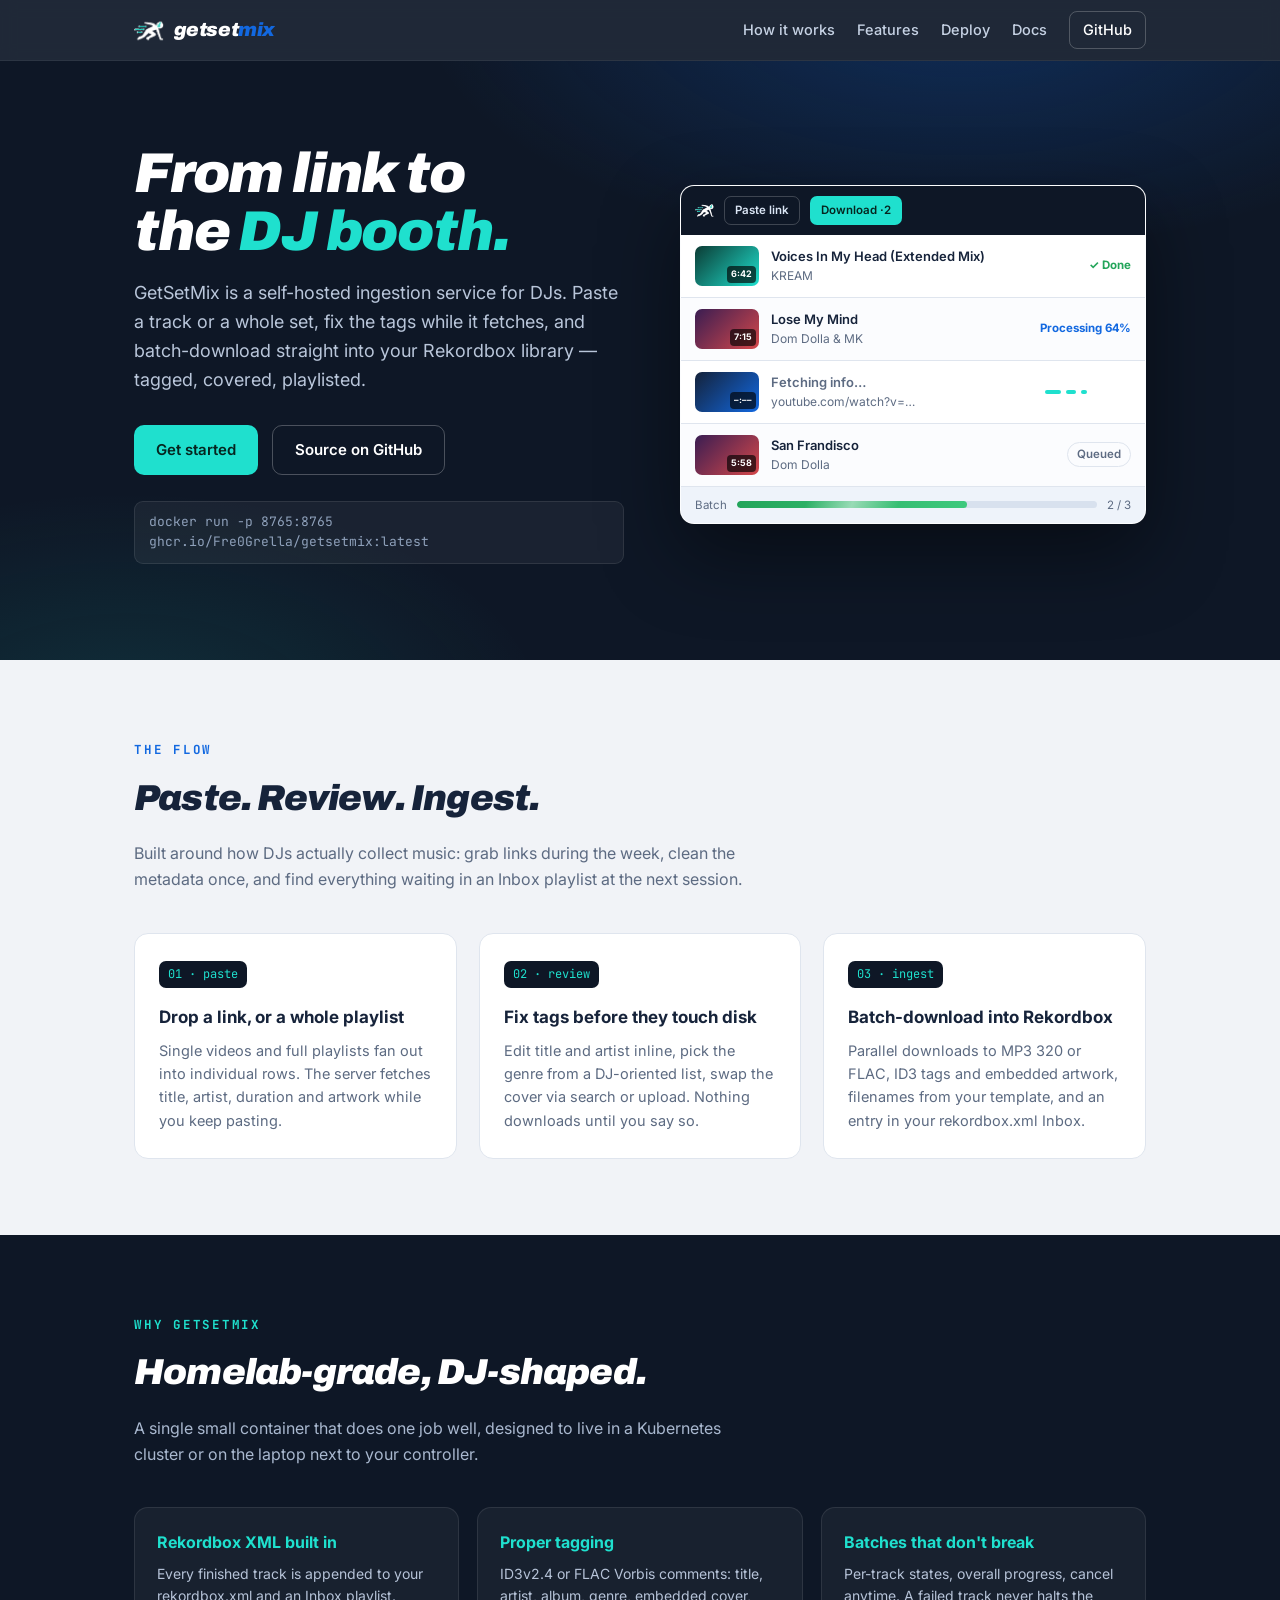
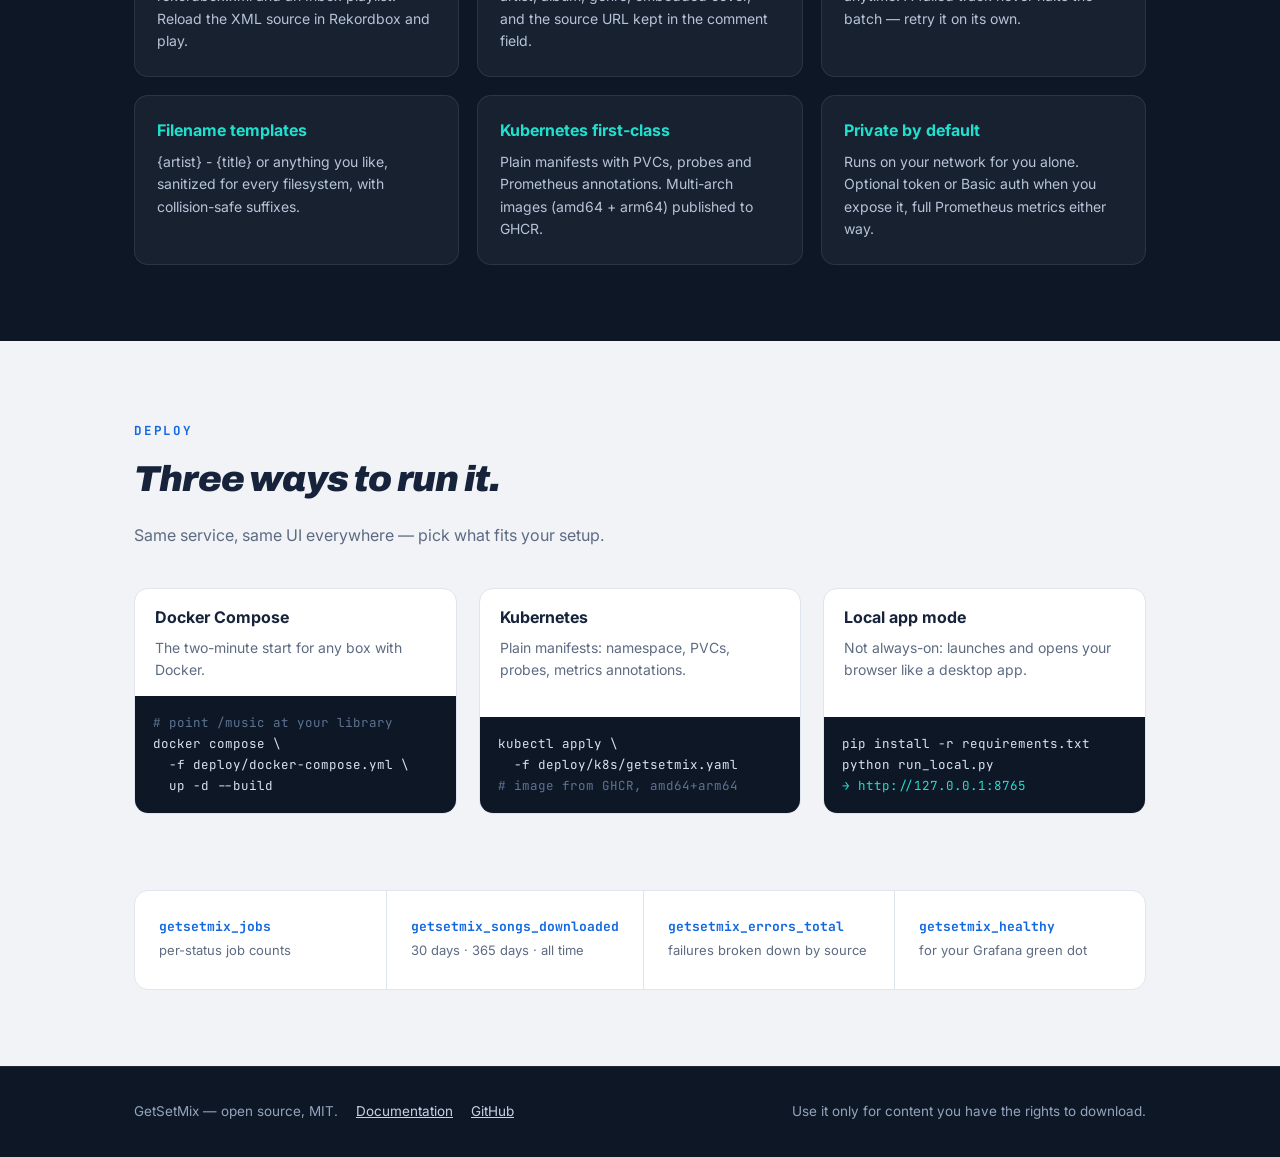
==== site/index.html @ c50582ba "feat: collection-aware inbox, path picker, EN default, exe releases, UI fixes - brand icon: black sq" ====
<!doctype html>
<html lang="en">
<head>
<meta charset="utf-8">
<meta name="viewport" content="width=device-width, initial-scale=1">
<title>GetSetMix — self-hosted DJ ingestion for your homelab</title>
<meta name="description" content="Paste a link, fix the tags, and land tracks straight in your Rekordbox library. Self-hosted, Kubernetes-ready, under 1 GB of RAM.">
<link rel="icon" href="assets/favicon.ico">
<link rel="preconnect" href="https://fonts.googleapis.com">
<link rel="preconnect" href="https://fonts.gstatic.com" crossorigin>
<link href="https://fonts.googleapis.com/css2?family=Archivo:ital,wght@1,900&family=Inter:wght@400;500;600&family=JetBrains+Mono:wght@400;700&display=swap" rel="stylesheet">
<link rel="stylesheet" href="style.css">
</head>
<body>

<header class="site-head">
  <div class="wrap">
    <a class="brand" href="./">
      <img src="assets/icon-light.png" alt="">
      <b>getset<i>mix</i></b>
    </a>
    <nav>
      <a href="#flow">How it works</a>
      <a href="#features">Features</a>
      <a href="#deploy">Deploy</a>
      <a class="keep" href="docs.html">Docs</a>
      <a class="gh" href="https://github.com/Fre0Grella/getsetmix">GitHub</a>
    </nav>
  </div>
</header>

<div class="hero">
  <div class="dashes" aria-hidden="true"><span></span><span></span><span></span></div>
  <div class="wrap">
    <div>
      <h1>From link to<br>the <span class="t">DJ booth.</span></h1>
      <p class="lead">GetSetMix is a self-hosted ingestion service for DJs. Paste a track or a whole set, fix the tags while it fetches, and batch-download straight into your Rekordbox library — tagged, covered, playlisted.</p>
      <div class="cta-row">
        <a class="btn primary" href="docs.html">Get started</a>
        <a class="btn ghost" href="https://github.com/Fre0Grella/getsetmix">Source on GitHub</a>
      </div>
      <code class="pull">docker run -p 8765:8765 ghcr.io/Fre0Grella/getsetmix:latest</code>
    </div>

    <div class="mock" role="img" aria-label="The GetSetMix track list with one finished track, one downloading and one still fetching metadata">
      <div class="mock-bar">
        <img src="assets/icon-light.png" alt="">
        <span class="mb-btn">Paste link</span>
        <span class="mb-btn accent">Download ·2</span>
      </div>
      <div class="mock-row">
        <div class="mock-thumb t3" data-dur="6:42"></div>
        <div class="mock-meta">
          <div class="t">Voices In My Head (Extended Mix)</div>
          <div class="a">KREAM</div>
        </div>
        <div class="mock-state done">✓ Done</div>
      </div>
      <div class="mock-row">
        <div class="mock-thumb t2" data-dur="7:15"></div>
        <div class="mock-meta">
          <div class="t">Lose My Mind</div>
          <div class="a">Dom Dolla &amp; MK</div>
        </div>
        <div class="mock-state dl">Processing 64%</div>
        <div class="mock-progress"></div>
      </div>
      <div class="mock-row">
        <div class="mock-thumb" data-dur="–:––"></div>
        <div class="mock-meta">
          <div class="t" style="color:var(--muted)">Fetching info…</div>
          <div class="a">youtube.com/watch?v=…</div>
        </div>
        <div class="mock-state"><span class="mock-fetch" aria-hidden="true"><i></i><i></i><i></i></span></div>
      </div>
      <div class="mock-row">
        <div class="mock-thumb t2" data-dur="5:58"></div>
        <div class="mock-meta">
          <div class="t">San Frandisco</div>
          <div class="a">Dom Dolla</div>
        </div>
        <div class="mock-state"><span class="chip">Queued</span></div>
      </div>
      <div class="mock-batch">
        <span>Batch</span>
        <div class="bar"><i></i></div>
        <span>2 / 3</span>
      </div>
    </div>
  </div>
</div>

<section id="flow">
  <div class="wrap">
    <span class="eyebrow">The flow</span>
    <h2>Paste. Review. Ingest.</h2>
    <p class="sub">Built around how DJs actually collect music: grab links during the week, clean the metadata once, and find everything waiting in an Inbox playlist at the next session.</p>
    <div class="flow">
      <div class="step">
        <span class="k">01 · paste</span>
        <h3>Drop a link, or a whole playlist</h3>
        <p>Single videos and full playlists fan out into individual rows. The server fetches title, artist, duration and artwork while you keep pasting.</p>
      </div>
      <div class="step">
        <span class="k">02 · review</span>
        <h3>Fix tags before they touch disk</h3>
        <p>Edit title and artist inline, pick the genre from a DJ-oriented list, swap the cover via search or upload. Nothing downloads until you say so.</p>
      </div>
      <div class="step">
        <span class="k">03 · ingest</span>
        <h3>Batch-download into Rekordbox</h3>
        <p>Parallel downloads to MP3 320 or FLAC, ID3 tags and embedded artwork, filenames from your template, and an entry in your rekordbox.xml Inbox.</p>
      </div>
    </div>
  </div>
</section>

<section class="features" id="features">
  <div class="wrap">
    <span class="eyebrow">Why GetSetMix</span>
    <h2>Homelab-grade, DJ-shaped.</h2>
    <p class="sub">A single small container that does one job well, designed to live in a Kubernetes cluster or on the laptop next to your controller.</p>
    <div class="grid">
      <div class="feat"><h3>Rekordbox XML built in</h3><p>Every finished track is appended to your rekordbox.xml and an Inbox playlist. Reload the XML source in Rekordbox and play.</p></div>
      <div class="feat"><h3>Proper tagging</h3><p>ID3v2.4 or FLAC Vorbis comments: title, artist, album, genre, embedded cover, and the source URL kept in the comment field.</p></div>
      <div class="feat"><h3>Batches that don't break</h3><p>Per-track states, overall progress, cancel anytime. A failed track never halts the batch — retry it on its own.</p></div>
      <div class="feat"><h3>Filename templates</h3><p>{artist} - {title} or anything you like, sanitized for every filesystem, with collision-safe suffixes.</p></div>
      <div class="feat"><h3>Kubernetes first-class</h3><p>Plain manifests with PVCs, probes and Prometheus annotations. Multi-arch images (amd64 + arm64) published to GHCR.</p></div>
      <div class="feat"><h3>Private by default</h3><p>Runs on your network for you alone. Optional token or Basic auth when you expose it, full Prometheus metrics either way.</p></div>
    </div>
  </div>
</section>

<section id="deploy">
  <div class="wrap">
    <span class="eyebrow">Deploy</span>
    <h2>Three ways to run it.</h2>
    <p class="sub">Same service, same UI everywhere — pick what fits your setup.</p>
    <div class="deploy-cols">
      <div class="deploy-card">
        <h3>Docker Compose</h3>
        <p>The two-minute start for any box with Docker.</p>
<pre class="term"><span class="c"># point /music at your library</span>
docker compose \
  -f deploy/docker-compose.yml \
  up -d --build</pre>
      </div>
      <div class="deploy-card">
        <h3>Kubernetes</h3>
        <p>Plain manifests: namespace, PVCs, probes, metrics annotations.</p>
<pre class="term">kubectl apply \
  -f deploy/k8s/getsetmix.yaml
<span class="c"># image from GHCR, amd64+arm64</span></pre>
      </div>
      <div class="deploy-card">
        <h3>Local app mode</h3>
        <p>Not always-on: launches and opens your browser like a desktop app.</p>
<pre class="term">pip install -r requirements.txt
python run_local.py
<span class="t">→ http://127.0.0.1:8765</span></pre>
      </div>
    </div>
  </div>
</section>

<div class="metrics">
  <div class="wrap">
    <div class="strip">
      <div class="cell"><b>getsetmix_jobs</b><span>per-status job counts</span></div>
      <div class="cell"><b>getsetmix_songs_downloaded</b><span>30 days · 365 days · all time</span></div>
      <div class="cell"><b>getsetmix_errors_total</b><span>failures broken down by source</span></div>
      <div class="cell"><b>getsetmix_healthy</b><span>for your Grafana green dot</span></div>
    </div>
  </div>
</div>

<footer>
  <div class="wrap">
    <span>GetSetMix — open source, MIT.</span>
    <a href="docs.html">Documentation</a>
    <a href="https://github.com/Fre0Grella/getsetmix">GitHub</a>
    <span class="right">Use it only for content you have the rights to download.</span>
  </div>
</footer>

</body>
</html>
---- site/style.css ----
/* GetSetMix site — brand tokens from the product UI */
:root {
  --ink: #0e1726;
  --ink-2: #14223a;
  --teal: #1fe0ce;
  --blue: #1268e0;
  --paper: #f1f3f7;
  --card: #ffffff;
  --line: #dfe5ee;
  --text: #16233a;
  --muted: #5d6b82;
  --green: #23a55a;
  --red: #d5484a;
  --radius: 14px;
  --display: "Archivo", system-ui, sans-serif;
  --body: "Inter", system-ui, -apple-system, sans-serif;
  --mono: "JetBrains Mono", ui-monospace, monospace;
}

* { box-sizing: border-box; }
html { scroll-behavior: smooth; }
body {
  margin: 0;
  font-family: var(--body);
  color: var(--text);
  background: var(--paper);
  line-height: 1.6;
  -webkit-font-smoothing: antialiased;
}
img { max-width: 100%; }
a { color: var(--blue); }
code, pre { font-family: var(--mono); }

.wrap { max-width: 1060px; margin: 0 auto; padding: 0 24px; }

/* ---------- header ---------- */
.site-head {
  position: sticky; top: 0; z-index: 50;
  background: rgba(14, 23, 38, .92);
  backdrop-filter: blur(8px);
  border-bottom: 1px solid rgba(255,255,255,.06);
}
.site-head .wrap {
  display: flex; align-items: center; gap: 14px;
  height: 60px;
}
.brand { display: flex; align-items: center; gap: 10px; text-decoration: none; }
.brand img { height: 30px; width: auto; display: block; }
.brand b {
  font-family: var(--display); font-weight: 900; font-style: italic;
  font-size: 19px; letter-spacing: -.4px; color: #fff;
}
.brand b i { color: var(--blue); font-style: italic; }
.site-head nav { margin-left: auto; display: flex; gap: 22px; align-items: center; }
.site-head nav a {
  color: #c6d2e4; text-decoration: none; font-size: 14.5px; font-weight: 500;
}
.site-head nav a:hover { color: var(--teal); }
.site-head nav a.gh {
  border: 1px solid rgba(255,255,255,.22); border-radius: 8px;
  padding: 6px 13px; color: #fff;
}
.site-head nav a.gh:hover { border-color: var(--teal); color: var(--teal); }

/* ---------- hero ---------- */
.hero {
  background:
    radial-gradient(900px 420px at 75% -10%, rgba(18,104,224,.28), transparent 60%),
    radial-gradient(700px 380px at 10% 110%, rgba(31,224,206,.12), transparent 60%),
    var(--ink);
  color: #fff;
  padding: 84px 0 96px;
  overflow: hidden;
  position: relative;
}
.hero .wrap { display: grid; grid-template-columns: 1.05fr 1fr; gap: 56px; align-items: center; }
.hero h1 {
  font-family: var(--display); font-weight: 900; font-style: italic;
  font-size: clamp(38px, 5vw, 56px); line-height: 1.04;
  letter-spacing: -1.2px; margin: 0 0 18px;
}
.hero h1 .t { color: var(--teal); }
.hero p.lead { color: #b9c6da; font-size: 18px; max-width: 46ch; margin: 0 0 30px; }
.cta-row { display: flex; gap: 14px; flex-wrap: wrap; }
.btn {
  display: inline-flex; align-items: center; gap: 9px;
  font-weight: 600; font-size: 15px; text-decoration: none;
  border-radius: 10px; padding: 12px 22px; transition: transform .15s ease;
}
.btn:hover { transform: translateY(-1px); }
.btn.primary { background: var(--teal); color: #06251f; }
.btn.ghost { border: 1px solid rgba(255,255,255,.25); color: #fff; }
.btn.ghost:hover { border-color: var(--teal); }
.hero .pull {
  margin-top: 26px; font-family: var(--mono); font-size: 13px;
  color: #8fa1bb; background: rgba(255,255,255,.05);
  border: 1px solid rgba(255,255,255,.09); border-radius: 9px;
  padding: 10px 14px; display: inline-block; user-select: all;
}

/* speed dashes — the sprinter's motion lines */
.dashes { position: absolute; display: flex; flex-direction: column; gap: 7px; opacity: .9; }
.dashes span {
  height: 5px; border-radius: 99px; background: var(--teal);
  animation: dash 1.6s cubic-bezier(.4,0,.2,1) infinite;
}
.dashes span:nth-child(1) { width: 56px; }
.dashes span:nth-child(2) { width: 34px; animation-delay: .14s; margin-left: 14px; }
.dashes span:nth-child(3) { width: 20px; animation-delay: .28s; margin-left: 26px; }
@keyframes dash {
  0% { transform: translateX(0); opacity: 0; }
  25% { opacity: 1; }
  100% { transform: translateX(-46px); opacity: 0; }
}
.hero .dashes { left: -86px; top: 54%; }

/* ---------- hero app mock ---------- */
.mock {
  background: #fbfcfe; color: var(--text);
  border-radius: var(--radius);
  box-shadow: 0 30px 80px rgba(0,0,0,.45);
  overflow: hidden; font-size: 13px;
  border: 1px solid rgba(255,255,255,.14);
}
.mock-bar {
  display: flex; align-items: center; gap: 10px;
  background: var(--ink); padding: 10px 14px;
}
.mock-bar img { height: 20px; }
.mock-bar .mb-btn {
  font-size: 11.5px; font-weight: 600; color: #dbe6f5;
  border: 1px solid rgba(255,255,255,.2); border-radius: 7px; padding: 4px 10px;
}
.mock-bar .mb-btn.accent { background: var(--teal); color: #06251f; border-color: transparent; }
.mock-row {
  display: flex; align-items: center; gap: 12px;
  padding: 11px 14px; border-bottom: 1px solid var(--line);
  position: relative;
}
.mock-row:nth-child(odd of .mock-row) { background: #fff; }
.mock-thumb {
  width: 64px; height: 40px; border-radius: 7px; flex: none;
  background: linear-gradient(135deg, var(--ink-2), var(--blue));
  position: relative; overflow: hidden;
}
.mock-thumb.t2 { background: linear-gradient(135deg, #3a1d52, var(--red)); }
.mock-thumb.t3 { background: linear-gradient(135deg, #0b3b34, var(--teal)); }
.mock-thumb::after {
  content: attr(data-dur); position: absolute; right: 3px; bottom: 3px;
  font-size: 9px; font-weight: 700; color: #fff;
  background: rgba(0,0,0,.65); border-radius: 4px; padding: 1px 4px;
}
.mock-meta { flex: 1; min-width: 0; }
.mock-meta .t { font-weight: 600; white-space: nowrap; overflow: hidden; text-overflow: ellipsis; }
.mock-meta .a { color: var(--muted); font-size: 12px; }
.mock-state { flex: none; font-size: 11.5px; font-weight: 700; text-align: right; min-width: 86px; }
.mock-state.done { color: var(--green); }
.mock-state.dl { color: var(--blue); font-variant-numeric: tabular-nums; }
.mock-state .chip {
  display: inline-block; border: 1px solid var(--line); border-radius: 99px;
  padding: 2px 9px; color: var(--muted); font-weight: 600;
}
.mock-progress {
  position: absolute; left: 0; bottom: -1px; height: 3px;
  background: linear-gradient(90deg, var(--blue), var(--teal));
  animation: grow 6s linear infinite;
}
@keyframes grow { from { width: 12%; } to { width: 92%; } }
.mock-fetch { display: flex; gap: 5px; align-items: center; }
.mock-fetch i {
  width: 16px; height: 4px; border-radius: 99px; background: var(--teal);
  animation: dash 1.3s ease-in-out infinite; display: block;
}
.mock-fetch i:nth-child(2) { width: 10px; animation-delay: .12s; }
.mock-fetch i:nth-child(3) { width: 6px; animation-delay: .24s; }
.mock-batch {
  display: flex; align-items: center; gap: 10px;
  padding: 9px 14px; background: #eef3fa; font-size: 11.5px; color: var(--muted);
}
.mock-batch .bar {
  flex: 1; height: 7px; border-radius: 99px; background: #d8e1ee; overflow: hidden; position: relative;
}
.mock-batch .bar i {
  position: absolute; inset: 0; width: 64%;
  background: linear-gradient(90deg, var(--green), #3ec97d);
  border-radius: 99px;
}
.mock-batch .bar i::after {
  content: ""; position: absolute; inset: 0;
  background: linear-gradient(110deg, transparent 30%, rgba(255,255,255,.5) 50%, transparent 70%);
  animation: sweep 1.8s linear infinite;
}
@keyframes sweep { from { transform: translateX(-100%); } to { transform: translateX(100%); } }

/* ---------- sections ---------- */
section { padding: 76px 0; }
.eyebrow {
  font-family: var(--mono); font-size: 12.5px; letter-spacing: .14em;
  text-transform: uppercase; color: var(--blue); font-weight: 700;
}
h2 {
  font-family: var(--display); font-weight: 900; font-style: italic;
  font-size: clamp(27px, 3.4vw, 36px); letter-spacing: -.8px;
  margin: 8px 0 14px;
}
.sub { color: var(--muted); max-width: 62ch; margin: 0 0 40px; }

/* flow */
.flow { display: grid; grid-template-columns: repeat(3, 1fr); gap: 22px; }
.step {
  background: var(--card); border: 1px solid var(--line); border-radius: var(--radius);
  padding: 26px 24px;
}
.step .k {
  font-family: var(--mono); font-size: 12px; color: var(--teal);
  background: var(--ink); border-radius: 7px; padding: 4px 9px; display: inline-block;
}
.step h3 { margin: 16px 0 8px; font-size: 17px; }
.step p { margin: 0; color: var(--muted); font-size: 14.5px; }

/* features */
.features { background: var(--ink); color: #fff; }
.features .eyebrow { color: var(--teal); }
.features .sub { color: #a9b8cf; }
.grid { display: grid; grid-template-columns: repeat(3, 1fr); gap: 18px; }
.feat {
  background: rgba(255,255,255,.045); border: 1px solid rgba(255,255,255,.09);
  border-radius: var(--radius); padding: 22px 22px 24px;
}
.feat h3 { margin: 0 0 7px; font-size: 16px; color: var(--teal); }
.feat p { margin: 0; font-size: 14px; color: #b6c3d8; }

/* deploy */
.deploy-cols { display: grid; grid-template-columns: repeat(3, 1fr); gap: 22px; }
.deploy-card {
  background: var(--card); border: 1px solid var(--line);
  border-radius: var(--radius); overflow: hidden; display: flex; flex-direction: column;
}
.deploy-card h3 {
  margin: 0; padding: 16px 20px 0; font-size: 16px;
}
.deploy-card p { margin: 6px 0 14px; padding: 0 20px; color: var(--muted); font-size: 14px; flex: 1; }
.term {
  background: var(--ink); color: #d7e3f4; font-size: 12.5px;
  padding: 16px 18px; margin: 0; overflow-x: auto; line-height: 1.7;
}
.term .c { color: #5d7392; }
.term .t { color: var(--teal); }

/* metrics strip */
.metrics { padding: 0 0 76px; }
.metrics .strip {
  background: var(--card); border: 1px solid var(--line); border-radius: var(--radius);
  display: grid; grid-template-columns: repeat(4, 1fr);
}
.metrics .cell { padding: 26px 24px; border-left: 1px solid var(--line); }
.metrics .cell:first-child { border-left: 0; }
.metrics .cell b { display: block; font-family: var(--mono); font-size: 13px; color: var(--blue); }
.metrics .cell span { font-size: 13px; color: var(--muted); }

/* footer */
footer {
  background: var(--ink); color: #93a4bd; font-size: 13.5px;
  padding: 34px 0; border-top: 1px solid rgba(255,255,255,.07);
}
footer .wrap { display: flex; gap: 18px; align-items: center; flex-wrap: wrap; }
footer a { color: #c6d2e4; }
footer .right { margin-left: auto; }

/* ---------- docs ---------- */
.docs-layout {
  display: grid; grid-template-columns: 230px 1fr; gap: 48px;
  padding: 48px 0 90px; align-items: start;
}
.docs-nav { position: sticky; top: 84px; font-size: 14px; }
.docs-nav a {
  display: block; color: var(--muted); text-decoration: none;
  padding: 5px 0 5px 14px; border-left: 2px solid var(--line);
}
.docs-nav a:hover { color: var(--blue); }
.docs-nav .h { font-weight: 700; color: var(--text); border: 0; padding-left: 0; margin-top: 16px; }
.docs-nav .h:first-child { margin-top: 0; }
.docs-body h1 {
  font-family: var(--display); font-weight: 900; font-style: italic;
  font-size: 36px; letter-spacing: -.8px; margin: 0 0 10px;
}
.docs-body h2 {
  font-size: 23px; margin: 52px 0 12px; padding-top: 18px;
  border-top: 1px solid var(--line); font-style: normal; letter-spacing: -.4px;
}
.docs-body h3 { font-size: 16.5px; margin: 28px 0 8px; }
.docs-body p, .docs-body li { font-size: 15px; }
.docs-body pre {
  background: var(--ink); color: #d7e3f4; font-size: 13px;
  border-radius: 10px; padding: 16px 18px; overflow-x: auto; line-height: 1.65;
}
.docs-body code { font-size: .92em; }
.docs-body :not(pre) > code {
  background: #e6ebf3; border-radius: 5px; padding: 1.5px 6px;
}
.docs-body table { width: 100%; border-collapse: collapse; font-size: 13.5px; }
.docs-body th, .docs-body td {
  text-align: left; padding: 9px 12px; border-bottom: 1px solid var(--line);
  vertical-align: top;
}
.docs-body th { background: #e9eef6; font-weight: 600; }
.docs-body td code { white-space: nowrap; }
.note {
  border-left: 3px solid var(--teal); background: #e7f9f7;
  border-radius: 0 9px 9px 0; padding: 12px 16px; font-size: 14px;
}

/* ---------- responsive / a11y ---------- */
:focus-visible { outline: 2px solid var(--blue); outline-offset: 2px; }
@media (max-width: 920px) {
  .hero .wrap { grid-template-columns: 1fr; gap: 44px; }
  .hero .dashes { display: none; }
  .flow, .grid, .deploy-cols { grid-template-columns: 1fr; }
  .metrics .strip { grid-template-columns: 1fr 1fr; }
  .metrics .cell:nth-child(3) { border-left: 0; }
  .metrics .cell { border-top: 1px solid var(--line); }
  .metrics .cell:nth-child(-n+2) { border-top: 0; }
  .docs-layout { grid-template-columns: 1fr; }
  .docs-nav { position: static; display: flex; flex-wrap: wrap; gap: 4px 16px; }
  .docs-nav .h { width: 100%; }
  .docs-nav a { border-left: 0; padding-left: 0; }
  .site-head nav a:not(.gh):not(.keep) { display: none; }
}
@media (prefers-reduced-motion: reduce) {
  .dashes span, .mock-fetch i, .mock-progress, .mock-batch .bar i::after { animation: none; }
  .btn:hover { transform: none; }
}
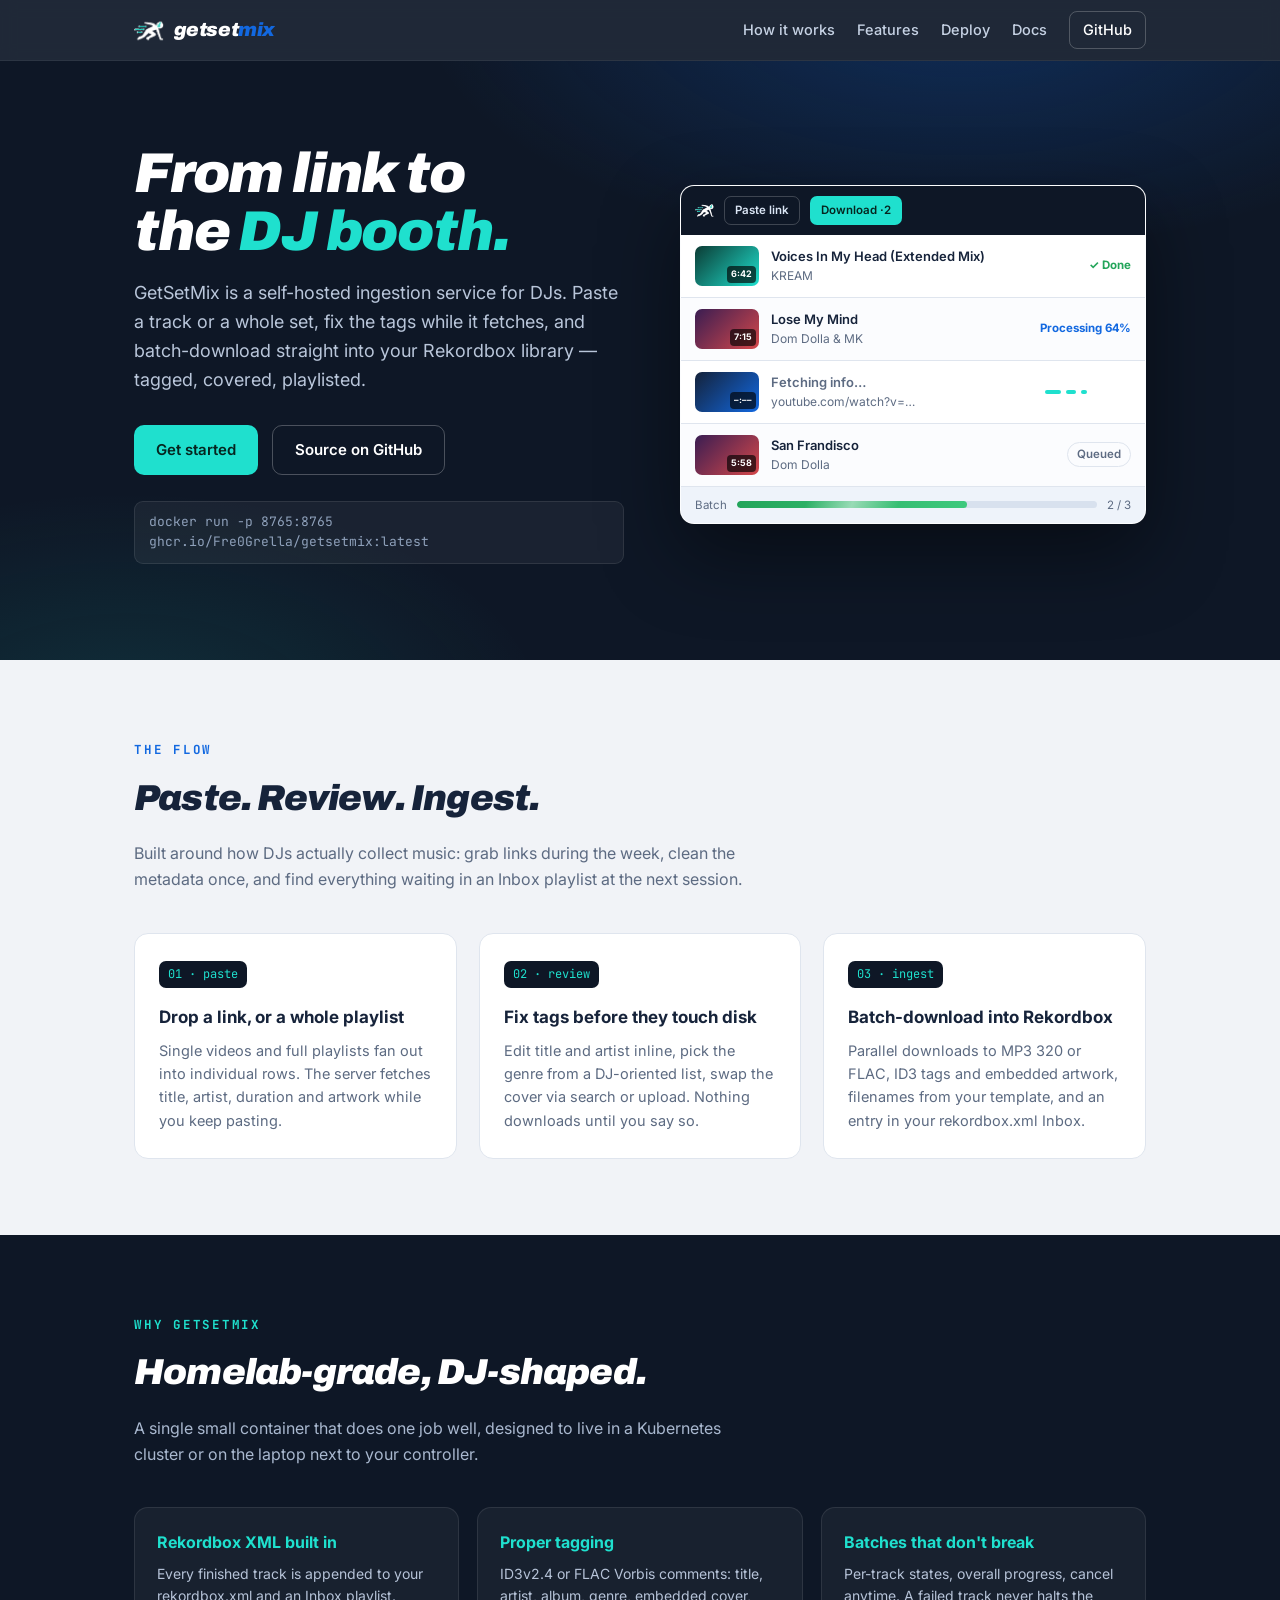
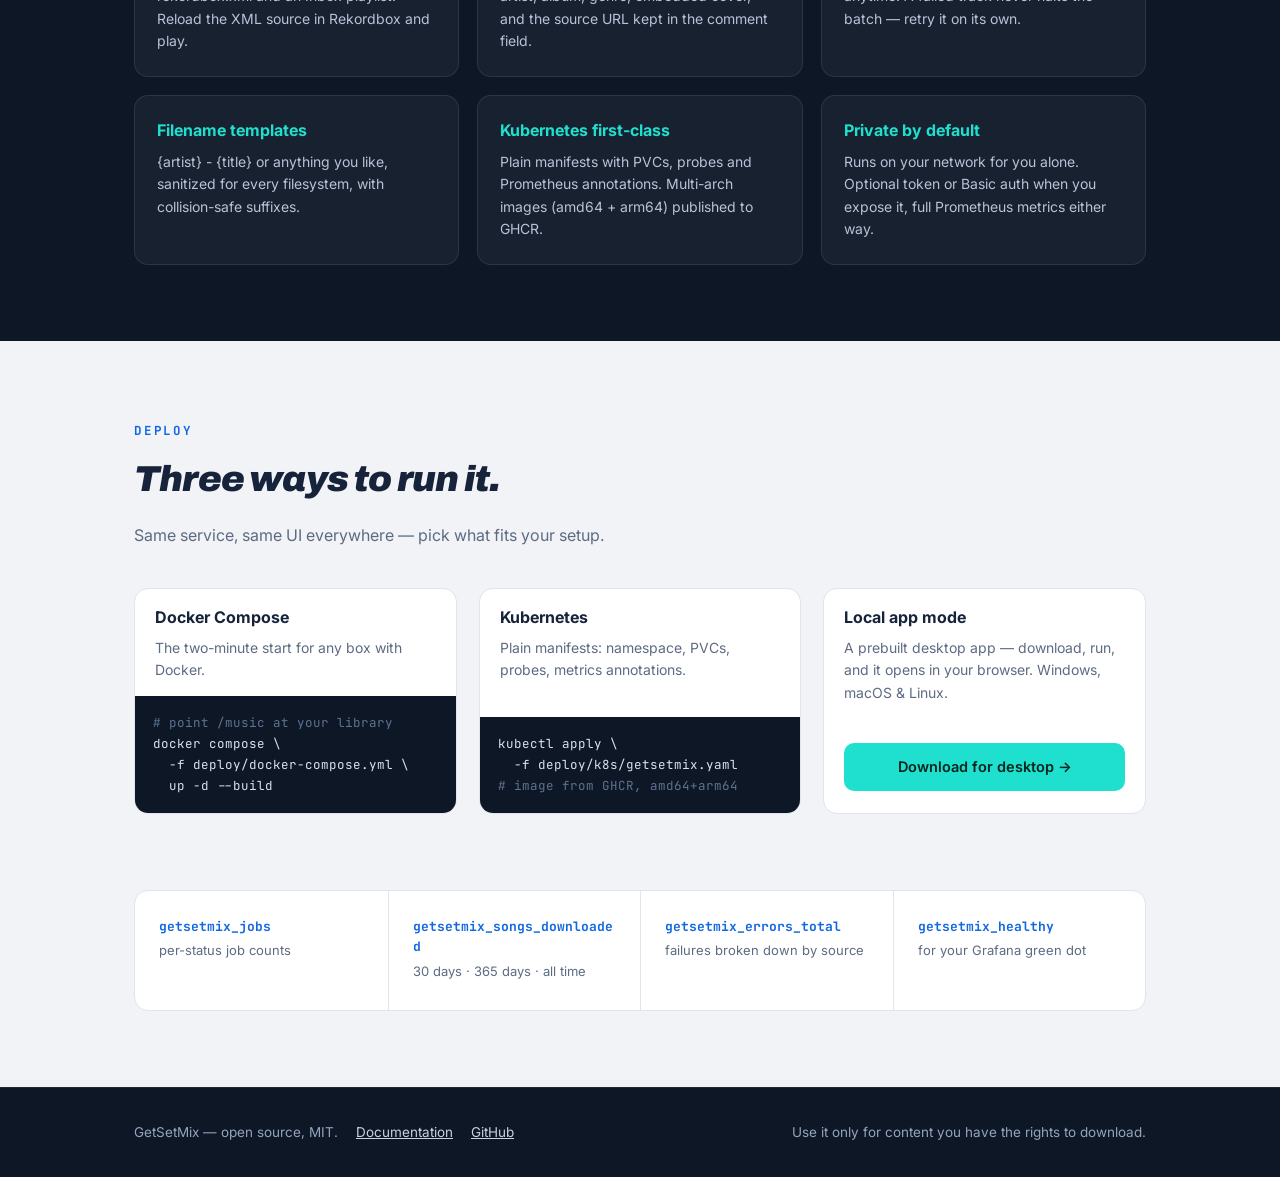
==== commit 51d7aa98: "fix: upgrade mobile ui" ====
--- a/site/index.html
+++ b/site/index.html
@@ -154,10 +154,12 @@
       </div>
       <div class="deploy-card">
         <h3>Local app mode</h3>
-        <p>Not always-on: launches and opens your browser like a desktop app.</p>
-<pre class="term">pip install -r requirements.txt
-python run_local.py
-<span class="t">→ http://127.0.0.1:8765</span></pre>
+        <p>A prebuilt desktop app — download, run, and it opens in your browser. Windows, macOS &amp; Linux.</p>
+        <div class="rel-cta">
+          <a class="btn primary" href="https://github.com/Fre0Grella/getsetmix/releases">
+            Download for desktop →
+          </a>
+        </div>
       </div>
     </div>
   </div>
--- a/site/style.css
+++ b/site/style.css
@@ -26,6 +26,7 @@
   background: var(--paper);
   line-height: 1.6;
   -webkit-font-smoothing: antialiased;
+  overflow-x: clip; /* safety net: no page-wide horizontal scroll on mobile */
 }
 img { max-width: 100%; }
 a { color: var(--blue); }
@@ -96,6 +97,7 @@
   color: #8fa1bb; background: rgba(255,255,255,.05);
   border: 1px solid rgba(255,255,255,.09); border-radius: 9px;
   padding: 10px 14px; display: inline-block; user-select: all;
+  max-width: 100%; overflow-wrap: anywhere;
 }
 
 /* speed dashes — the sprinter's motion lines */
@@ -246,16 +248,21 @@
 }
 .term .c { color: #5d7392; }
 .term .t { color: var(--teal); }
+.rel-cta { padding: 2px 20px 22px; margin-top: auto; }
+.rel-cta .btn { width: 100%; justify-content: center; font-size: 14.5px; }
 
 /* metrics strip */
 .metrics { padding: 0 0 76px; }
 .metrics .strip {
   background: var(--card); border: 1px solid var(--line); border-radius: var(--radius);
-  display: grid; grid-template-columns: repeat(4, 1fr);
-}
-.metrics .cell { padding: 26px 24px; border-left: 1px solid var(--line); }
+  display: grid; grid-template-columns: repeat(4, minmax(0, 1fr));
+}
+.metrics .cell { padding: 26px 24px; border-left: 1px solid var(--line); min-width: 0; }
 .metrics .cell:first-child { border-left: 0; }
-.metrics .cell b { display: block; font-family: var(--mono); font-size: 13px; color: var(--blue); }
+.metrics .cell b {
+  display: block; font-family: var(--mono); font-size: 13px; color: var(--blue);
+  overflow-wrap: anywhere; /* long metric names must wrap, not widen the page */
+}
 .metrics .cell span { font-size: 13px; color: var(--muted); }
 
 /* footer */
@@ -316,15 +323,26 @@
   .hero .wrap { grid-template-columns: 1fr; gap: 44px; }
   .hero .dashes { display: none; }
   .flow, .grid, .deploy-cols { grid-template-columns: 1fr; }
-  .metrics .strip { grid-template-columns: 1fr 1fr; }
+  .metrics .strip { grid-template-columns: minmax(0, 1fr) minmax(0, 1fr); }
   .metrics .cell:nth-child(3) { border-left: 0; }
   .metrics .cell { border-top: 1px solid var(--line); }
   .metrics .cell:nth-child(-n+2) { border-top: 0; }
-  .docs-layout { grid-template-columns: 1fr; }
+  .docs-layout { grid-template-columns: 1fr; gap: 24px; padding: 32px 0 70px; }
   .docs-nav { position: static; display: flex; flex-wrap: wrap; gap: 4px 16px; }
   .docs-nav .h { width: 100%; }
   .docs-nav a { border-left: 0; padding-left: 0; }
+  /* wide reference tables scroll inside their own box instead of the page */
+  .docs-body table { display: block; max-width: 100%; overflow-x: auto; }
   .site-head nav a:not(.gh):not(.keep) { display: none; }
+}
+@media (max-width: 560px) {
+  .wrap { padding: 0 16px; }
+  section { padding: 56px 0; }
+  .metrics .strip { grid-template-columns: 1fr; }
+  .metrics .cell, .metrics .cell:nth-child(3) { border-left: 0; border-top: 1px solid var(--line); }
+  .metrics .cell:first-child { border-top: 0; }
+  .docs-body h1 { font-size: 30px; }
+  .docs-body h2 { font-size: 21px; margin-top: 40px; }
 }
 @media (prefers-reduced-motion: reduce) {
   .dashes span, .mock-fetch i, .mock-progress, .mock-batch .bar i::after { animation: none; }
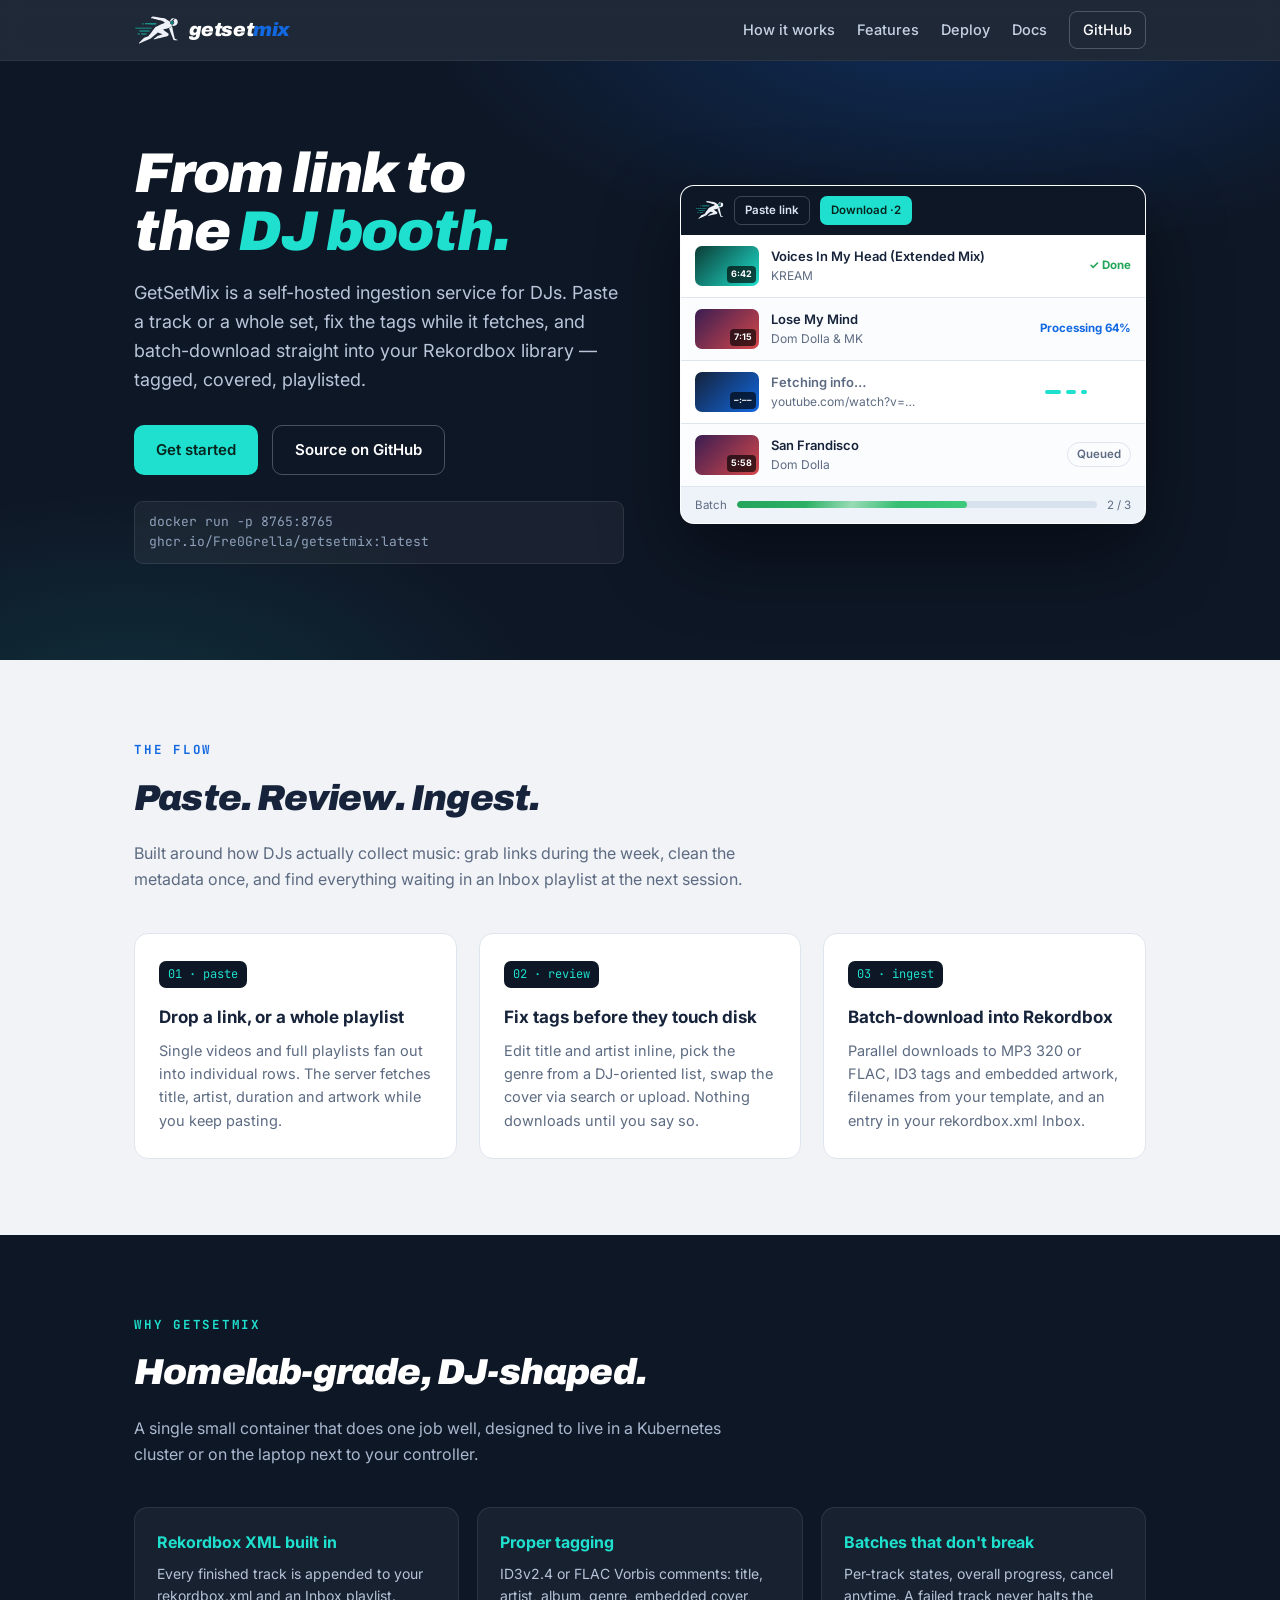
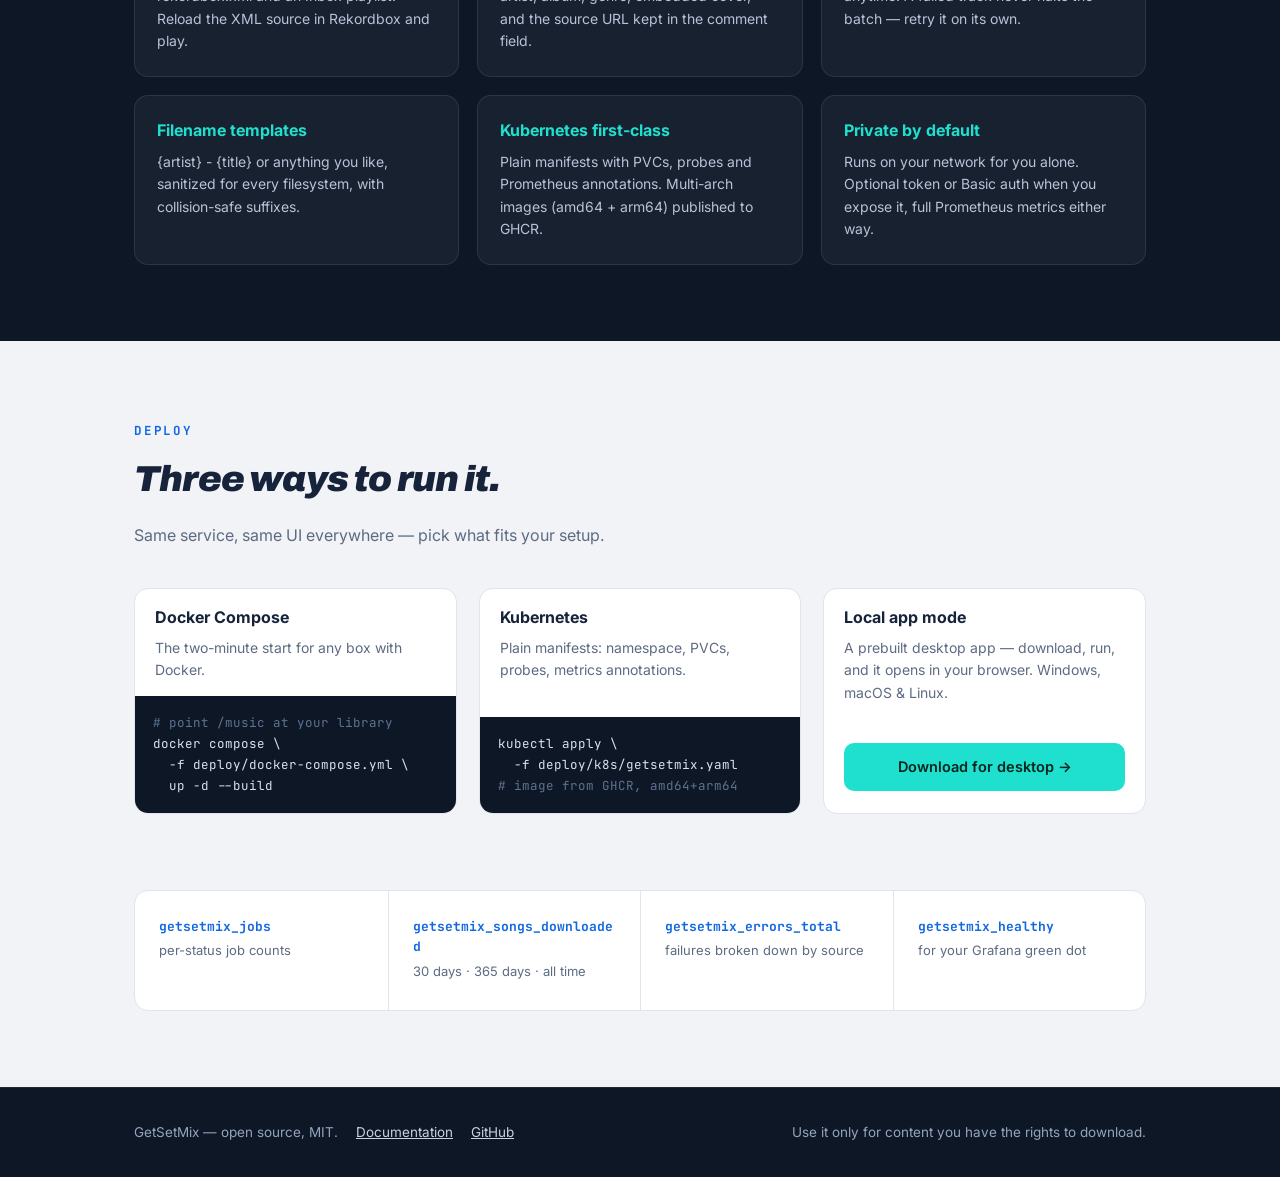
==== commit de4362e6: "fix(ui): rebuild the brand icon as vector artwork The icon was a raster with the background flood-fi" ====
--- a/site/index.html
+++ b/site/index.html
@@ -5,7 +5,8 @@
 <meta name="viewport" content="width=device-width, initial-scale=1">
 <title>GetSetMix — self-hosted DJ ingestion for your homelab</title>
 <meta name="description" content="Paste a link, fix the tags, and land tracks straight in your Rekordbox library. Self-hosted, Kubernetes-ready, under 1 GB of RAM.">
-<link rel="icon" href="assets/favicon.ico">
+<link rel="icon" href="assets/icon.svg" type="image/svg+xml">
+<link rel="icon" href="assets/favicon.ico" sizes="any">
 <link rel="preconnect" href="https://fonts.googleapis.com">
 <link rel="preconnect" href="https://fonts.gstatic.com" crossorigin>
 <link href="https://fonts.googleapis.com/css2?family=Archivo:ital,wght@1,900&family=Inter:wght@400;500;600&family=JetBrains+Mono:wght@400;700&display=swap" rel="stylesheet">
@@ -16,7 +17,7 @@
 <header class="site-head">
   <div class="wrap">
     <a class="brand" href="./">
-      <img src="assets/icon-light.png" alt="">
+      <img src="assets/mark-light.svg" alt="">
       <b>getset<i>mix</i></b>
     </a>
     <nav>
@@ -44,7 +45,7 @@
 
     <div class="mock" role="img" aria-label="The GetSetMix track list with one finished track, one downloading and one still fetching metadata">
       <div class="mock-bar">
-        <img src="assets/icon-light.png" alt="">
+        <img src="assets/mark-light.svg" alt="">
         <span class="mb-btn">Paste link</span>
         <span class="mb-btn accent">Download ·2</span>
       </div>
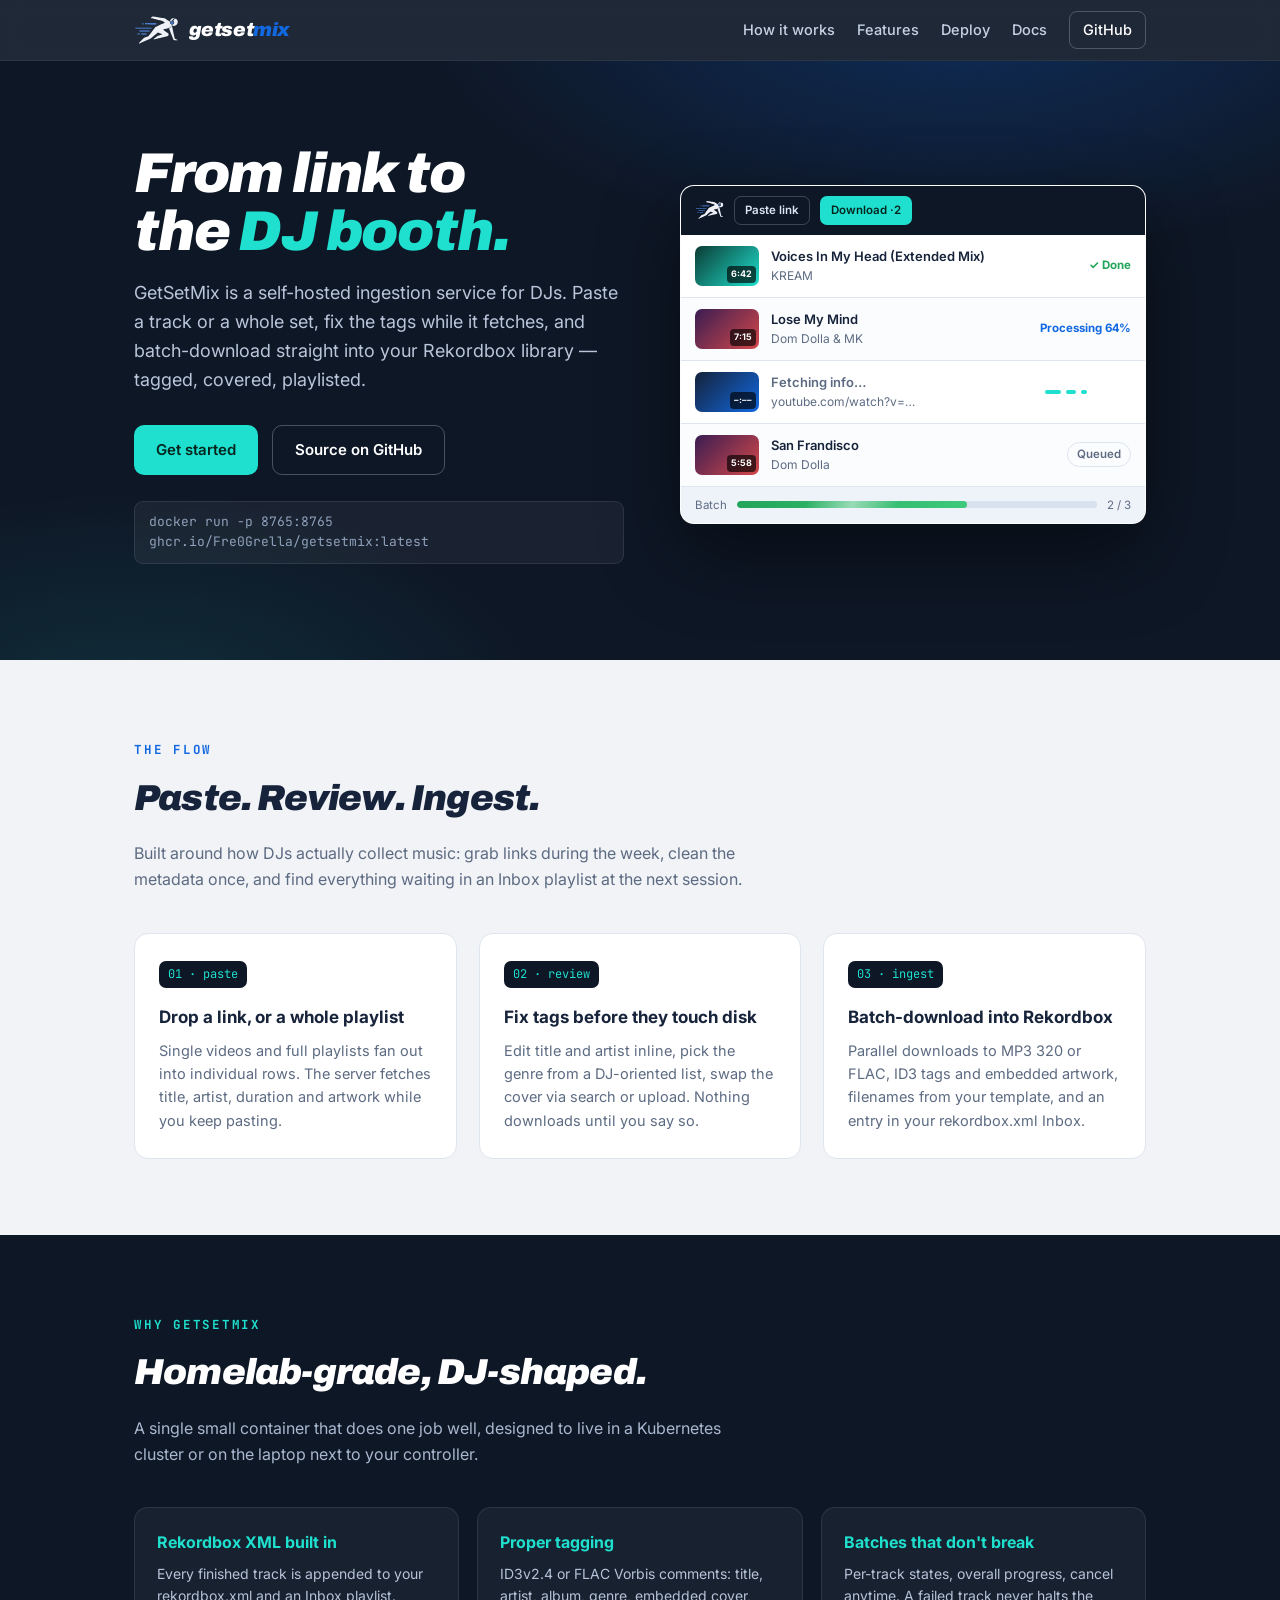
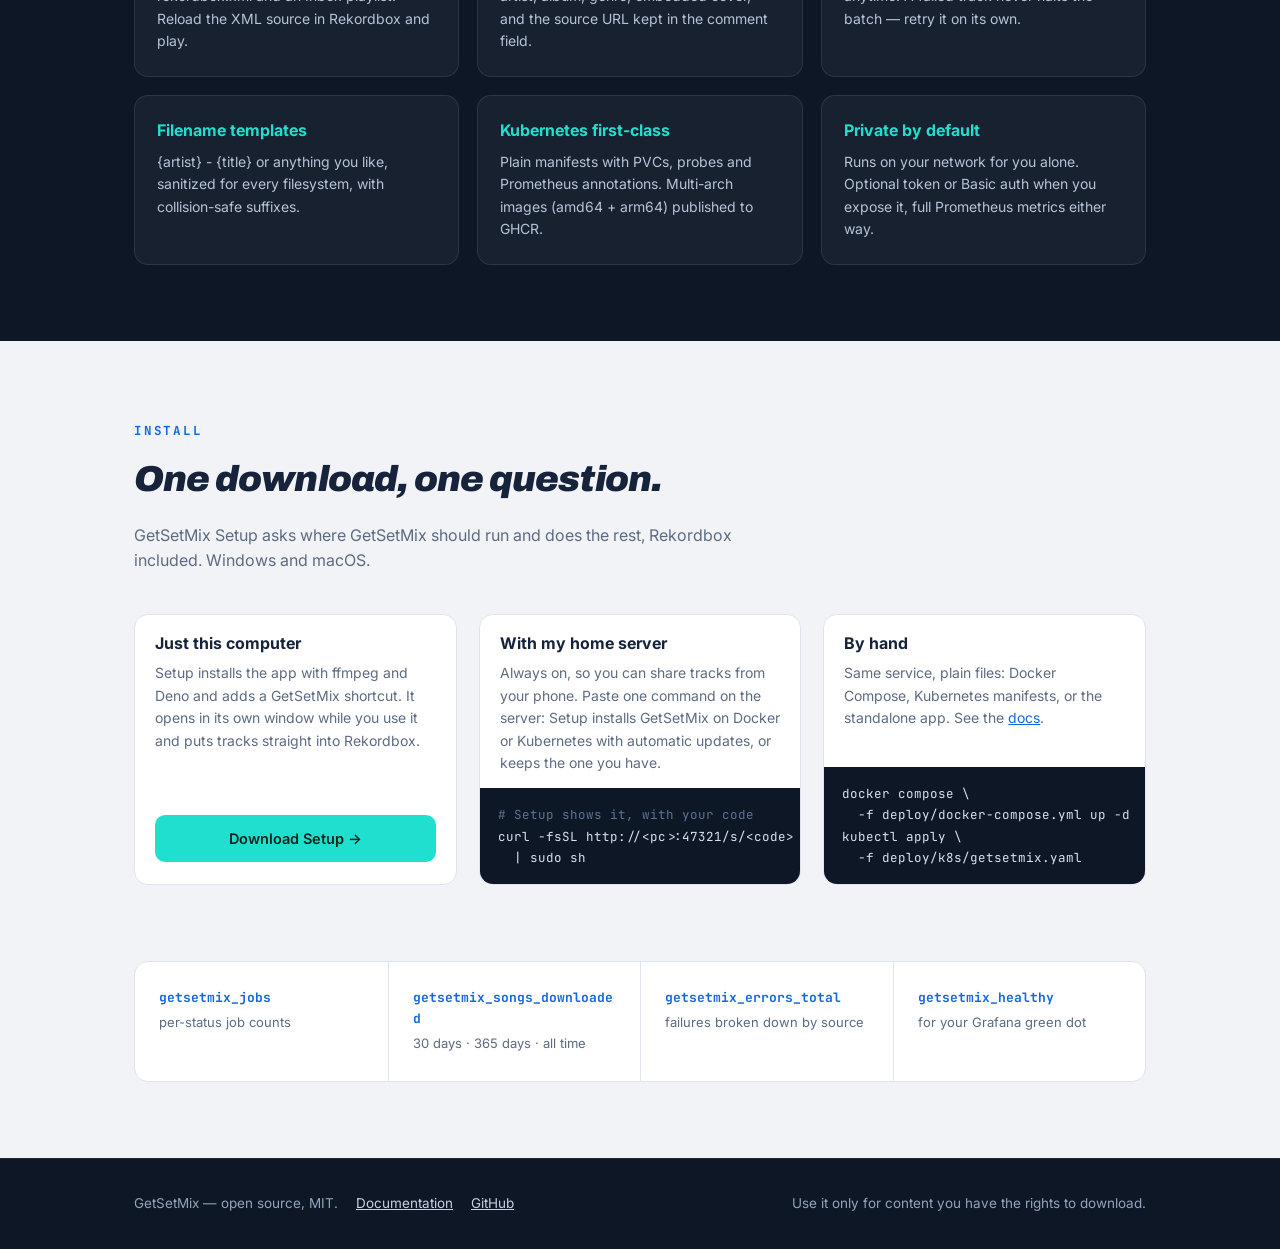
==== commit cc5f9c6c: "docs(site): lead with GetSetMix Setup The home page's deploy section becomes "One download, one ques" ====
--- a/site/index.html
+++ b/site/index.html
@@ -37,7 +37,7 @@
       <h1>From link to<br>the <span class="t">DJ booth.</span></h1>
       <p class="lead">GetSetMix is a self-hosted ingestion service for DJs. Paste a track or a whole set, fix the tags while it fetches, and batch-download straight into your Rekordbox library — tagged, covered, playlisted.</p>
       <div class="cta-row">
-        <a class="btn primary" href="docs.html">Get started</a>
+        <a class="btn primary" href="docs.html#setup">Get started</a>
         <a class="btn ghost" href="https://github.com/Fre0Grella/getsetmix">Source on GitHub</a>
       </div>
       <code class="pull">docker run -p 8765:8765 ghcr.io/Fre0Grella/getsetmix:latest</code>
@@ -134,33 +134,31 @@
 
 <section id="deploy">
   <div class="wrap">
-    <span class="eyebrow">Deploy</span>
-    <h2>Three ways to run it.</h2>
-    <p class="sub">Same service, same UI everywhere — pick what fits your setup.</p>
+    <span class="eyebrow">Install</span>
+    <h2>One download, one question.</h2>
+    <p class="sub">GetSetMix Setup asks where GetSetMix should run and does the rest, Rekordbox included. Windows and macOS.</p>
     <div class="deploy-cols">
       <div class="deploy-card">
-        <h3>Docker Compose</h3>
-        <p>The two-minute start for any box with Docker.</p>
-<pre class="term"><span class="c"># point /music at your library</span>
-docker compose \
-  -f deploy/docker-compose.yml \
-  up -d --build</pre>
+        <h3>Just this computer</h3>
+        <p>Setup installs the app with ffmpeg and Deno and adds a GetSetMix shortcut. It opens in its own window while you use it and puts tracks straight into Rekordbox.</p>
+        <div class="rel-cta">
+          <a class="btn primary" href="https://github.com/Fre0Grella/getsetmix/releases/latest">Download Setup →</a>
+        </div>
       </div>
       <div class="deploy-card">
-        <h3>Kubernetes</h3>
-        <p>Plain manifests: namespace, PVCs, probes, metrics annotations.</p>
-<pre class="term">kubectl apply \
-  -f deploy/k8s/getsetmix.yaml
-<span class="c"># image from GHCR, amd64+arm64</span></pre>
+        <h3>With my home server</h3>
+        <p>Always on, so you can share tracks from your phone. Paste one command on the server: Setup installs GetSetMix on Docker or Kubernetes with automatic updates, or keeps the one you have.</p>
+<pre class="term"><span class="c"># Setup shows it, with your code</span>
+curl -fsSL http://&lt;pc&gt;:47321/s/&lt;code&gt; \
+  | sudo sh</pre>
       </div>
       <div class="deploy-card">
-        <h3>Local app mode</h3>
-        <p>A prebuilt desktop app — download, run, and it opens in your browser. Windows, macOS &amp; Linux.</p>
-        <div class="rel-cta">
-          <a class="btn primary" href="https://github.com/Fre0Grella/getsetmix/releases">
-            Download for desktop →
-          </a>
-        </div>
+        <h3>By hand</h3>
+        <p>Same service, plain files: Docker Compose, Kubernetes manifests, or the standalone app. See the <a href="docs.html#quickstart">docs</a>.</p>
+<pre class="term">docker compose \
+  -f deploy/docker-compose.yml up -d
+kubectl apply \
+  -f deploy/k8s/getsetmix.yaml</pre>
       </div>
     </div>
   </div>
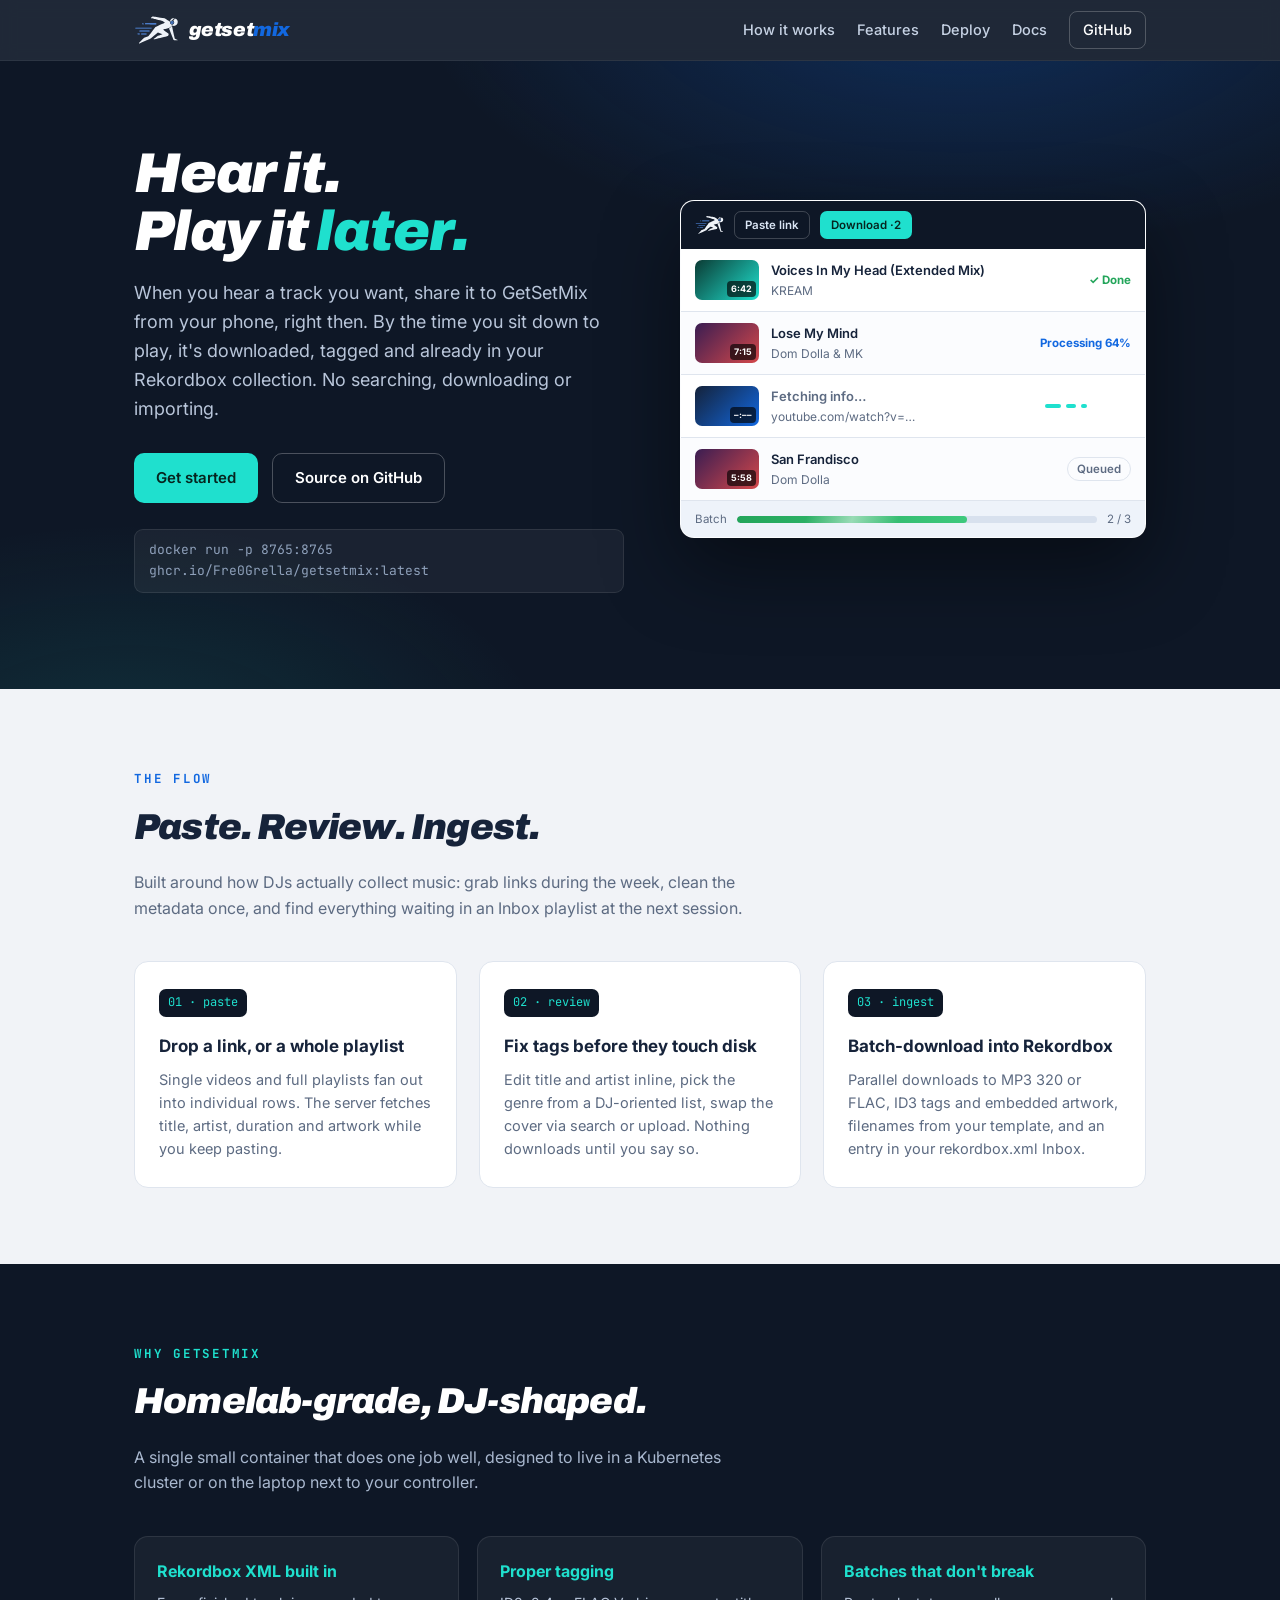
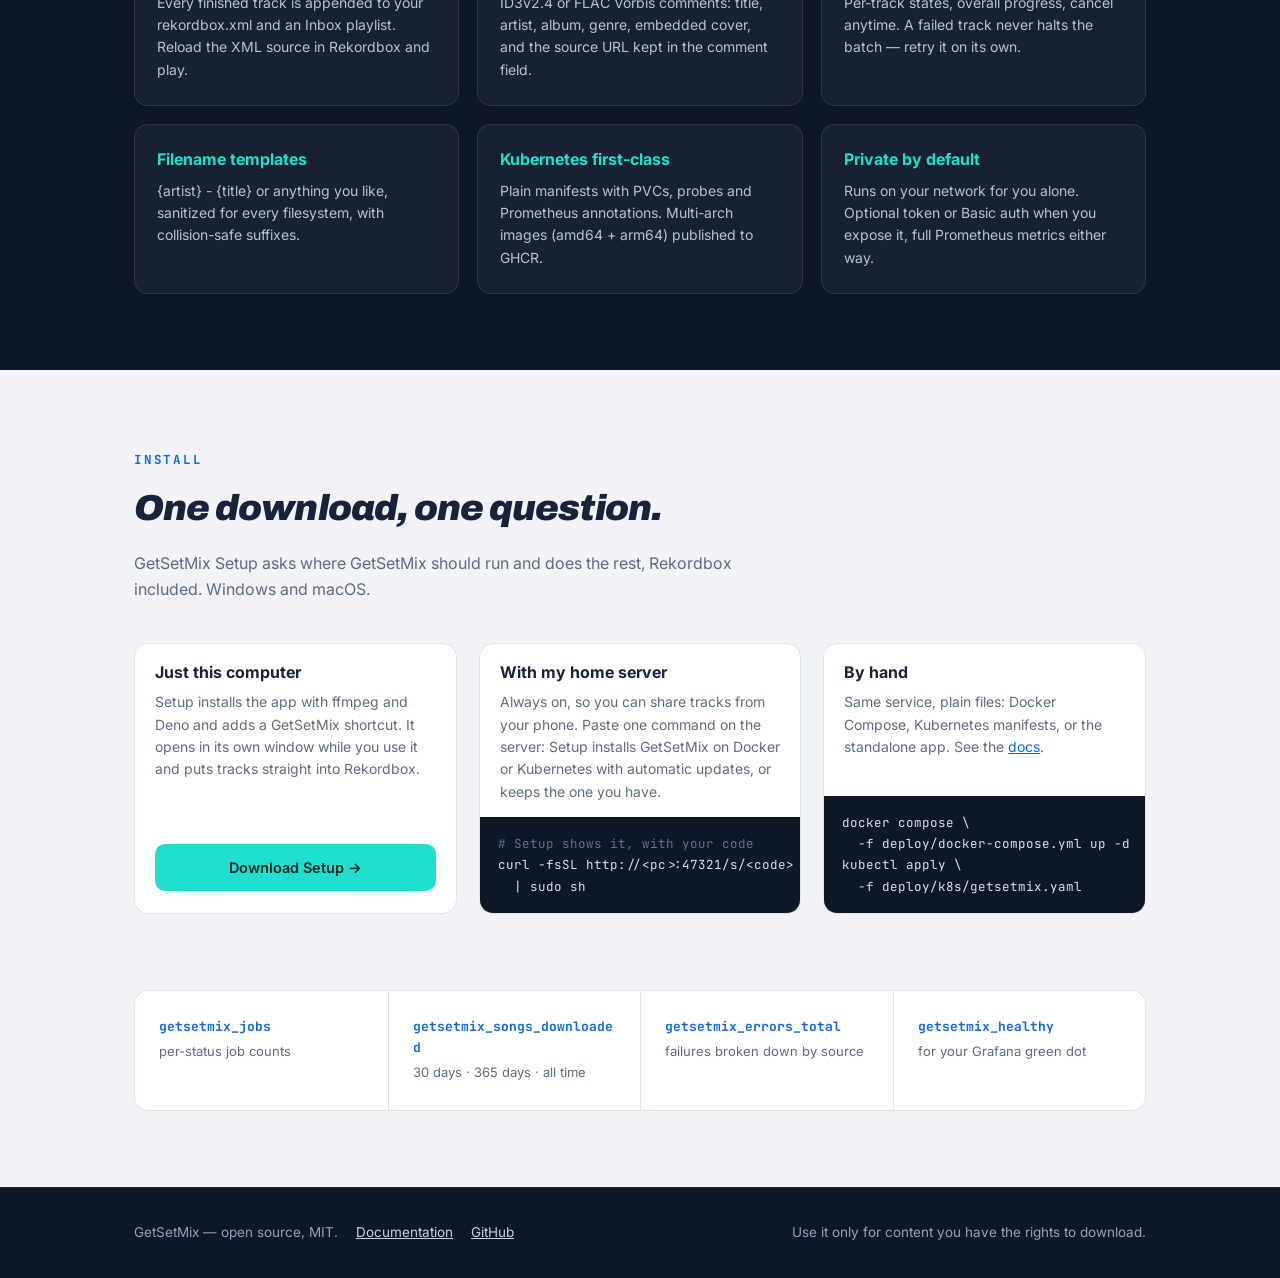
==== commit 9bee574b: "docs: open with the problem GetSetMix solves Getting a track you heard into Rekordbox used to mean a" ====
--- a/site/index.html
+++ b/site/index.html
@@ -34,8 +34,8 @@
   <div class="dashes" aria-hidden="true"><span></span><span></span><span></span></div>
   <div class="wrap">
     <div>
-      <h1>From link to<br>the <span class="t">DJ booth.</span></h1>
-      <p class="lead">GetSetMix is a self-hosted ingestion service for DJs. Paste a track or a whole set, fix the tags while it fetches, and batch-download straight into your Rekordbox library — tagged, covered, playlisted.</p>
+      <h1>Hear it.<br>Play it <span class="t">later.</span></h1>
+      <p class="lead">When you hear a track you want, share it to GetSetMix from your phone, right then. By the time you sit down to play, it's downloaded, tagged and already in your Rekordbox collection. No searching, downloading or importing.</p>
       <div class="cta-row">
         <a class="btn primary" href="docs.html#setup">Get started</a>
         <a class="btn ghost" href="https://github.com/Fre0Grella/getsetmix">Source on GitHub</a>
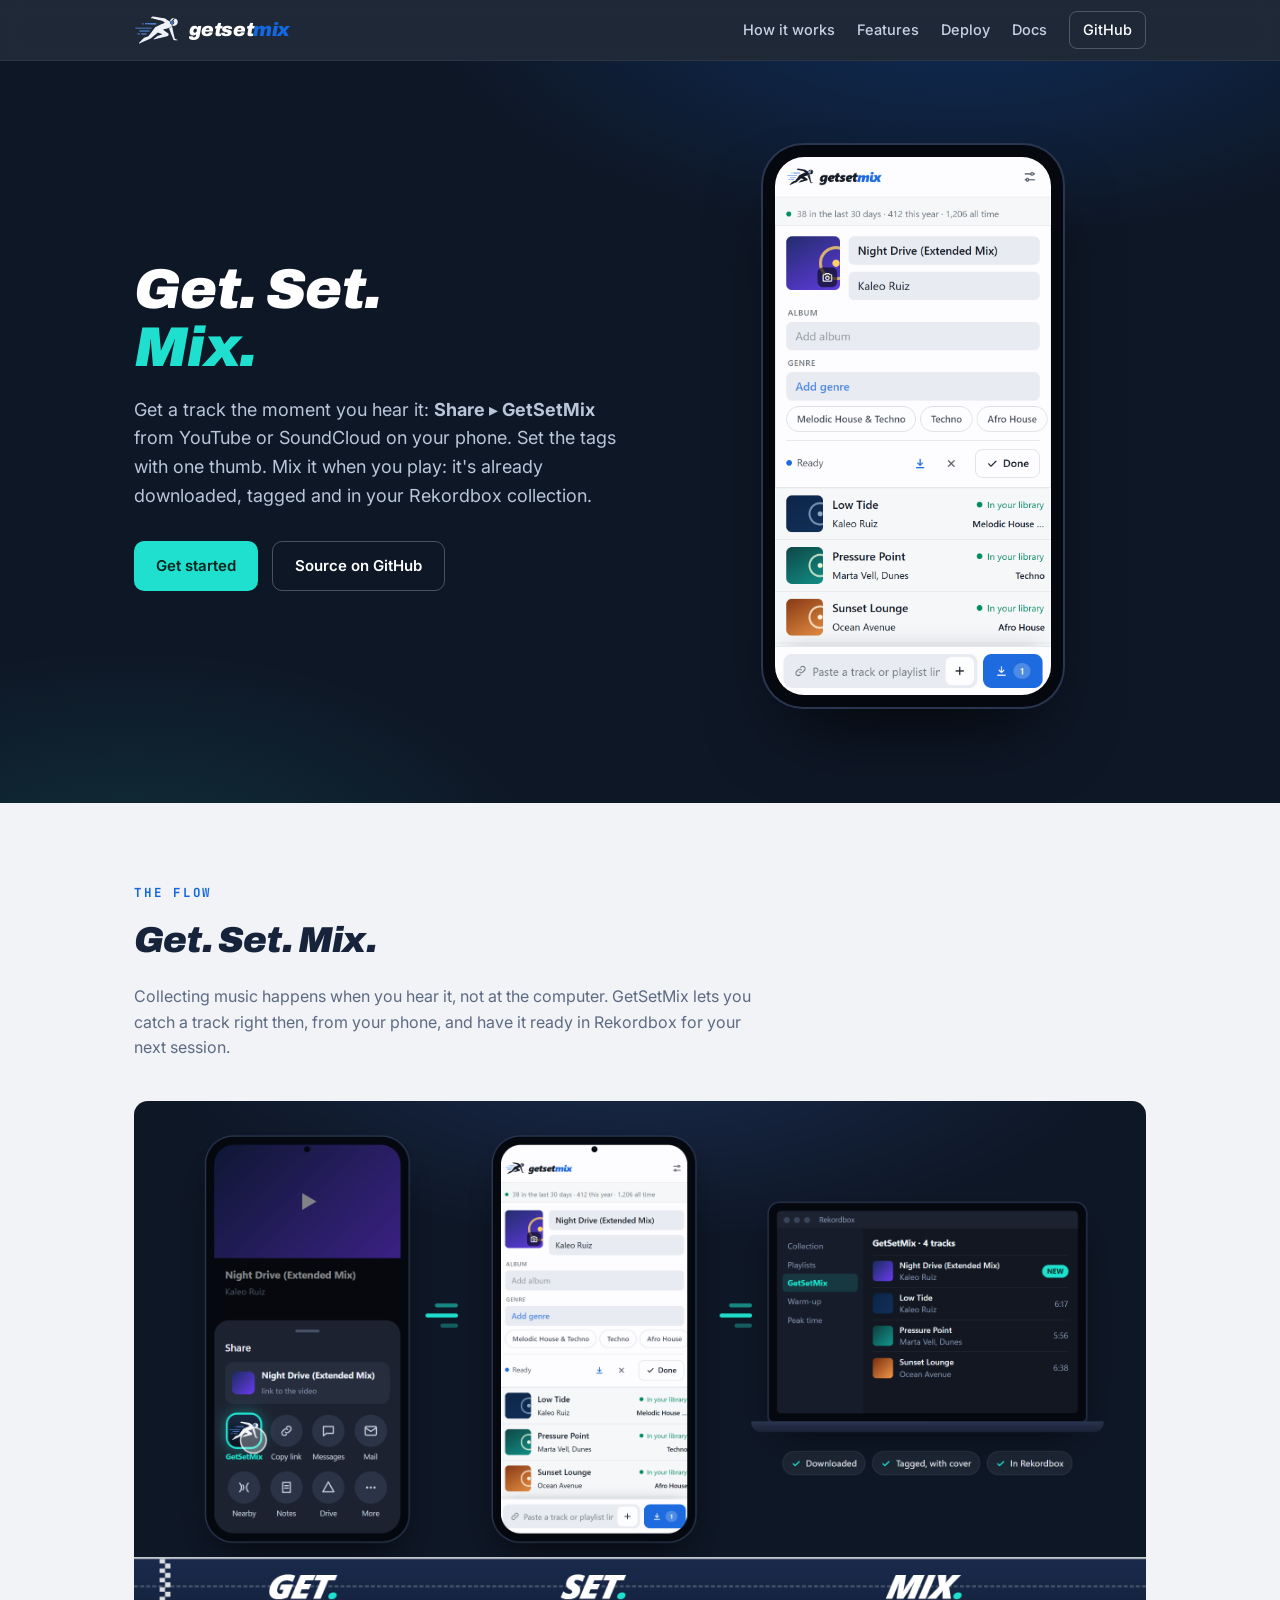
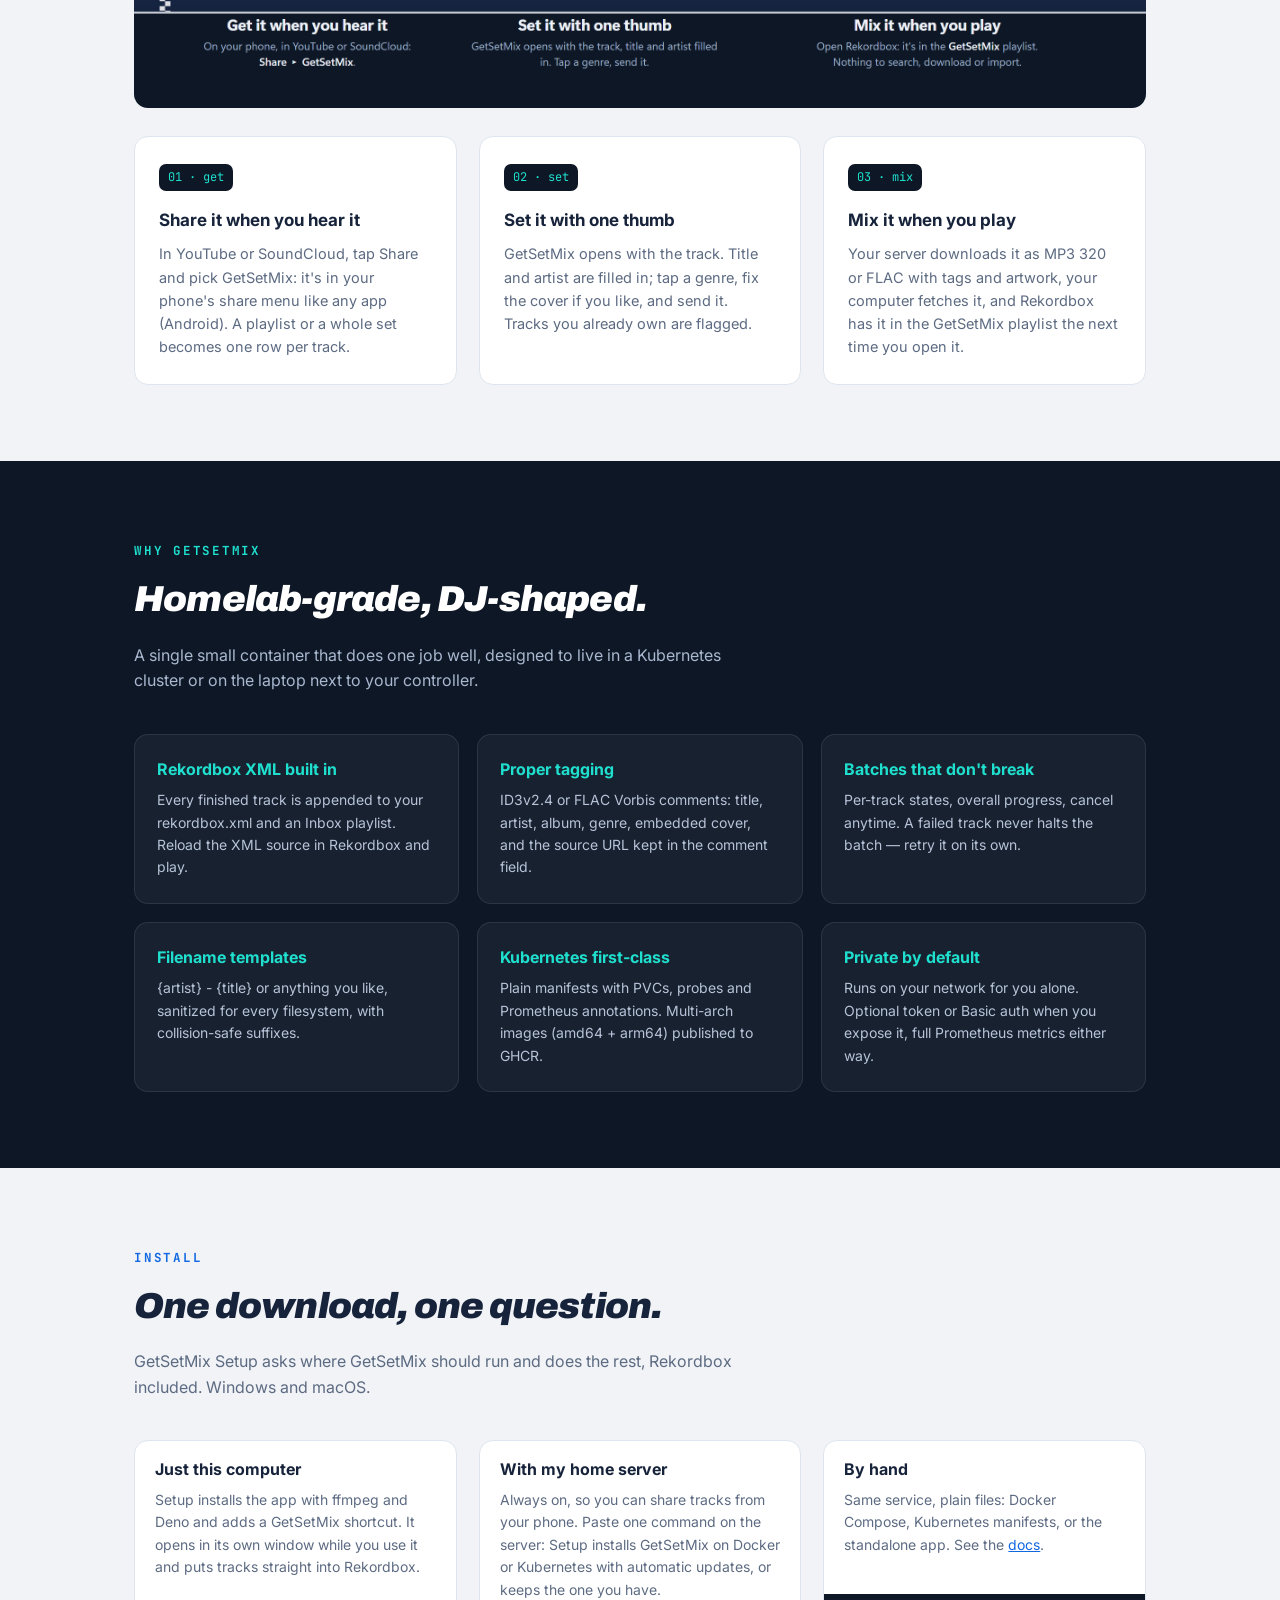
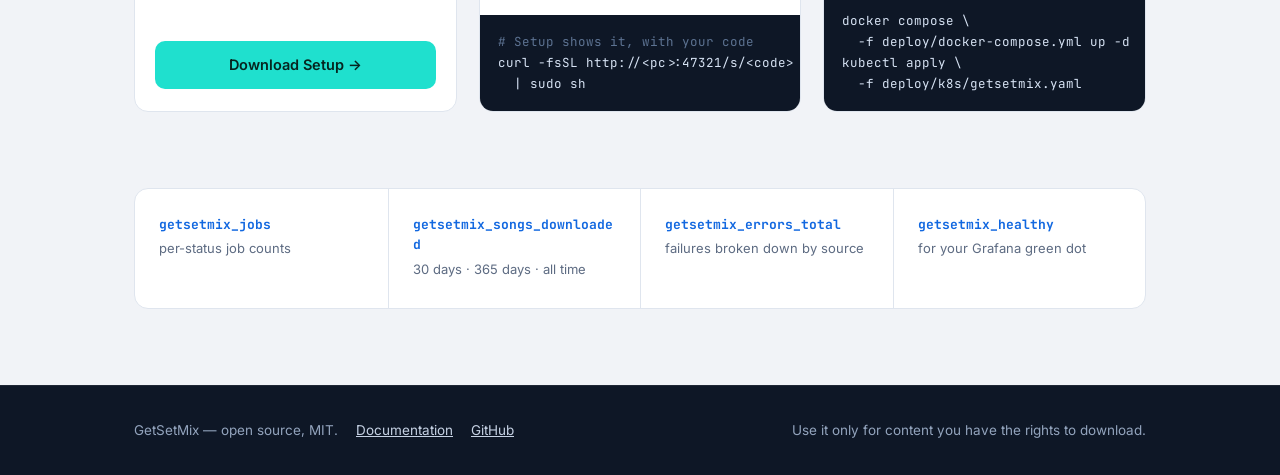
==== commit f7aa830b: "docs: tell the story as Get, Set, Mix The name already is the flow, like a sprinter's "get set, go":" ====
--- a/site/index.html
+++ b/site/index.html
@@ -34,59 +34,16 @@
   <div class="dashes" aria-hidden="true"><span></span><span></span><span></span></div>
   <div class="wrap">
     <div>
-      <h1>Hear it.<br>Play it <span class="t">later.</span></h1>
-      <p class="lead">When you hear a track you want, share it to GetSetMix from your phone, right then. By the time you sit down to play, it's downloaded, tagged and already in your Rekordbox collection. No searching, downloading or importing.</p>
+      <h1>Get. Set.<br><span class="t">Mix.</span></h1>
+      <p class="lead">Get a track the moment you hear it: <b>Share ▸ GetSetMix</b> from YouTube or SoundCloud on your phone. Set the tags with one thumb. Mix it when you play: it's already downloaded, tagged and in your Rekordbox collection.</p>
       <div class="cta-row">
         <a class="btn primary" href="docs.html#setup">Get started</a>
         <a class="btn ghost" href="https://github.com/Fre0Grella/getsetmix">Source on GitHub</a>
       </div>
-      <code class="pull">docker run -p 8765:8765 ghcr.io/Fre0Grella/getsetmix:latest</code>
     </div>
 
-    <div class="mock" role="img" aria-label="The GetSetMix track list with one finished track, one downloading and one still fetching metadata">
-      <div class="mock-bar">
-        <img src="assets/mark-light.svg" alt="">
-        <span class="mb-btn">Paste link</span>
-        <span class="mb-btn accent">Download ·2</span>
-      </div>
-      <div class="mock-row">
-        <div class="mock-thumb t3" data-dur="6:42"></div>
-        <div class="mock-meta">
-          <div class="t">Voices In My Head (Extended Mix)</div>
-          <div class="a">KREAM</div>
-        </div>
-        <div class="mock-state done">✓ Done</div>
-      </div>
-      <div class="mock-row">
-        <div class="mock-thumb t2" data-dur="7:15"></div>
-        <div class="mock-meta">
-          <div class="t">Lose My Mind</div>
-          <div class="a">Dom Dolla &amp; MK</div>
-        </div>
-        <div class="mock-state dl">Processing 64%</div>
-        <div class="mock-progress"></div>
-      </div>
-      <div class="mock-row">
-        <div class="mock-thumb" data-dur="–:––"></div>
-        <div class="mock-meta">
-          <div class="t" style="color:var(--muted)">Fetching info…</div>
-          <div class="a">youtube.com/watch?v=…</div>
-        </div>
-        <div class="mock-state"><span class="mock-fetch" aria-hidden="true"><i></i><i></i><i></i></span></div>
-      </div>
-      <div class="mock-row">
-        <div class="mock-thumb t2" data-dur="5:58"></div>
-        <div class="mock-meta">
-          <div class="t">San Frandisco</div>
-          <div class="a">Dom Dolla</div>
-        </div>
-        <div class="mock-state"><span class="chip">Queued</span></div>
-      </div>
-      <div class="mock-batch">
-        <span>Batch</span>
-        <div class="bar"><i></i></div>
-        <span>2 / 3</span>
-      </div>
+    <div class="hero-phone">
+      <img src="assets/app-phone-shared.png" alt="GetSetMix on a phone, just after a track was shared from YouTube: title and artist filled in, genre one tap away" width="390" height="760">
     </div>
   </div>
 </div>
@@ -94,23 +51,24 @@
 <section id="flow">
   <div class="wrap">
     <span class="eyebrow">The flow</span>
-    <h2>Paste. Review. Ingest.</h2>
-    <p class="sub">Built around how DJs actually collect music: grab links during the week, clean the metadata once, and find everything waiting in an Inbox playlist at the next session.</p>
+    <h2>Get. Set. Mix.</h2>
+    <p class="sub">Collecting music happens when you hear it, not at the computer. GetSetMix lets you catch a track right then, from your phone, and have it ready in Rekordbox for your next session.</p>
+    <img class="flow-img" src="assets/share-flow.png" alt="Get: share a video to GetSetMix from the phone's share menu. Set: GetSetMix opens with the track, pick a genre. Mix: the track is in Rekordbox's GetSetMix playlist." width="1500" height="900">
     <div class="flow">
       <div class="step">
-        <span class="k">01 · paste</span>
-        <h3>Drop a link, or a whole playlist</h3>
-        <p>Single videos and full playlists fan out into individual rows. The server fetches title, artist, duration and artwork while you keep pasting.</p>
+        <span class="k">01 · get</span>
+        <h3>Share it when you hear it</h3>
+        <p>In YouTube or SoundCloud, tap Share and pick GetSetMix: it's in your phone's share menu like any app (Android). A playlist or a whole set becomes one row per track.</p>
       </div>
       <div class="step">
-        <span class="k">02 · review</span>
-        <h3>Fix tags before they touch disk</h3>
-        <p>Edit title and artist inline, pick the genre from a DJ-oriented list, swap the cover via search or upload. Nothing downloads until you say so.</p>
+        <span class="k">02 · set</span>
+        <h3>Set it with one thumb</h3>
+        <p>GetSetMix opens with the track. Title and artist are filled in; tap a genre, fix the cover if you like, and send it. Tracks you already own are flagged.</p>
       </div>
       <div class="step">
-        <span class="k">03 · ingest</span>
-        <h3>Batch-download into Rekordbox</h3>
-        <p>Parallel downloads to MP3 320 or FLAC, ID3 tags and embedded artwork, filenames from your template, and an entry in your rekordbox.xml Inbox.</p>
+        <span class="k">03 · mix</span>
+        <h3>Mix it when you play</h3>
+        <p>Your server downloads it as MP3 320 or FLAC with tags and artwork, your computer fetches it, and Rekordbox has it in the GetSetMix playlist the next time you open it.</p>
       </div>
     </div>
   </div>
--- a/site/style.css
+++ b/site/style.css
@@ -117,6 +117,11 @@
 .hero .dashes { left: -86px; top: 54%; }
 
 /* ---------- hero app mock ---------- */
+.hero-phone {
+  width: 300px; justify-self: center; padding: 12px; border-radius: 40px; background: #05080f;
+  box-shadow: 0 0 0 2px #2a3550, 0 40px 80px -30px rgba(0,0,0,.8);
+}
+.hero-phone img { display: block; width: 100%; height: auto; border-radius: 29px; }
 .mock {
   background: #fbfcfe; color: var(--text);
   border-radius: var(--radius);
@@ -208,6 +213,7 @@
 .sub { color: var(--muted); max-width: 62ch; margin: 0 0 40px; }
 
 /* flow */
+.flow-img { display: block; width: 100%; height: auto; border-radius: var(--radius); margin: 0 0 28px; }
 .flow { display: grid; grid-template-columns: repeat(3, 1fr); gap: 22px; }
 .step {
   background: var(--card); border: 1px solid var(--line); border-radius: var(--radius);
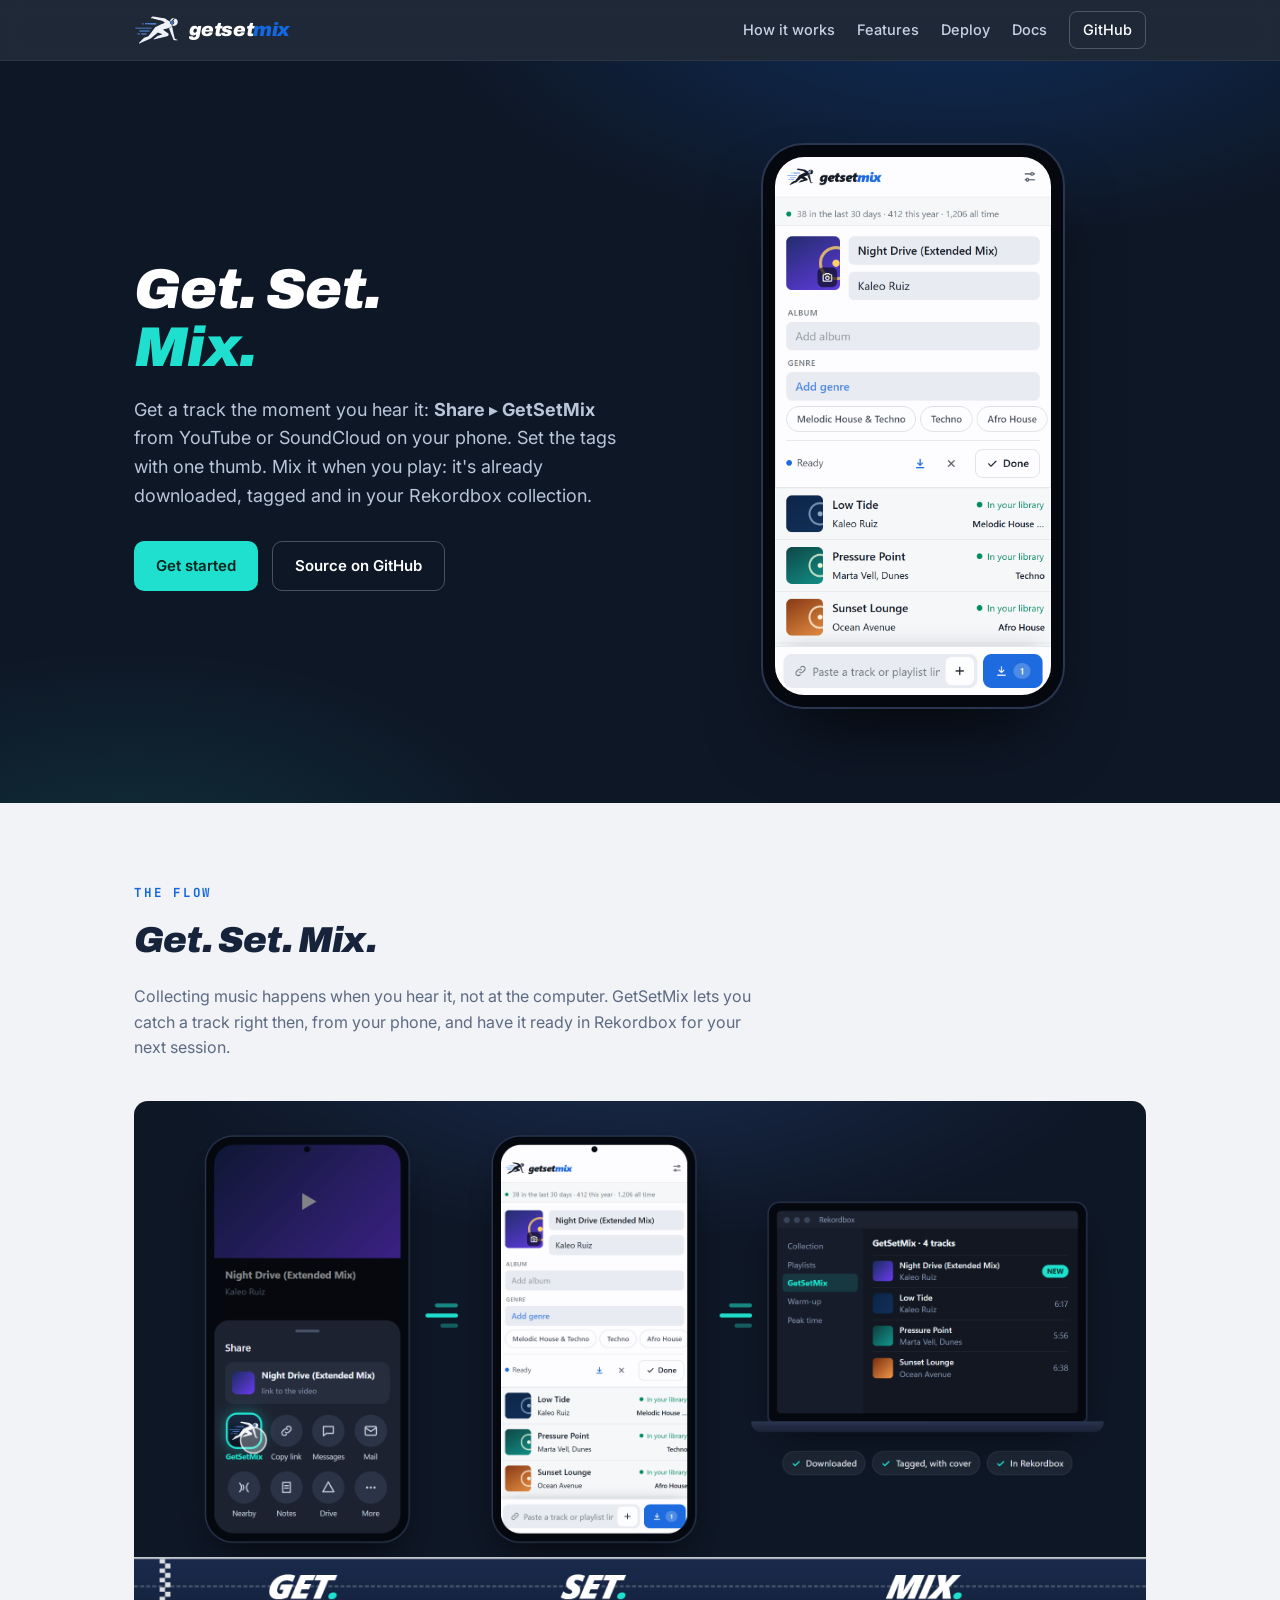
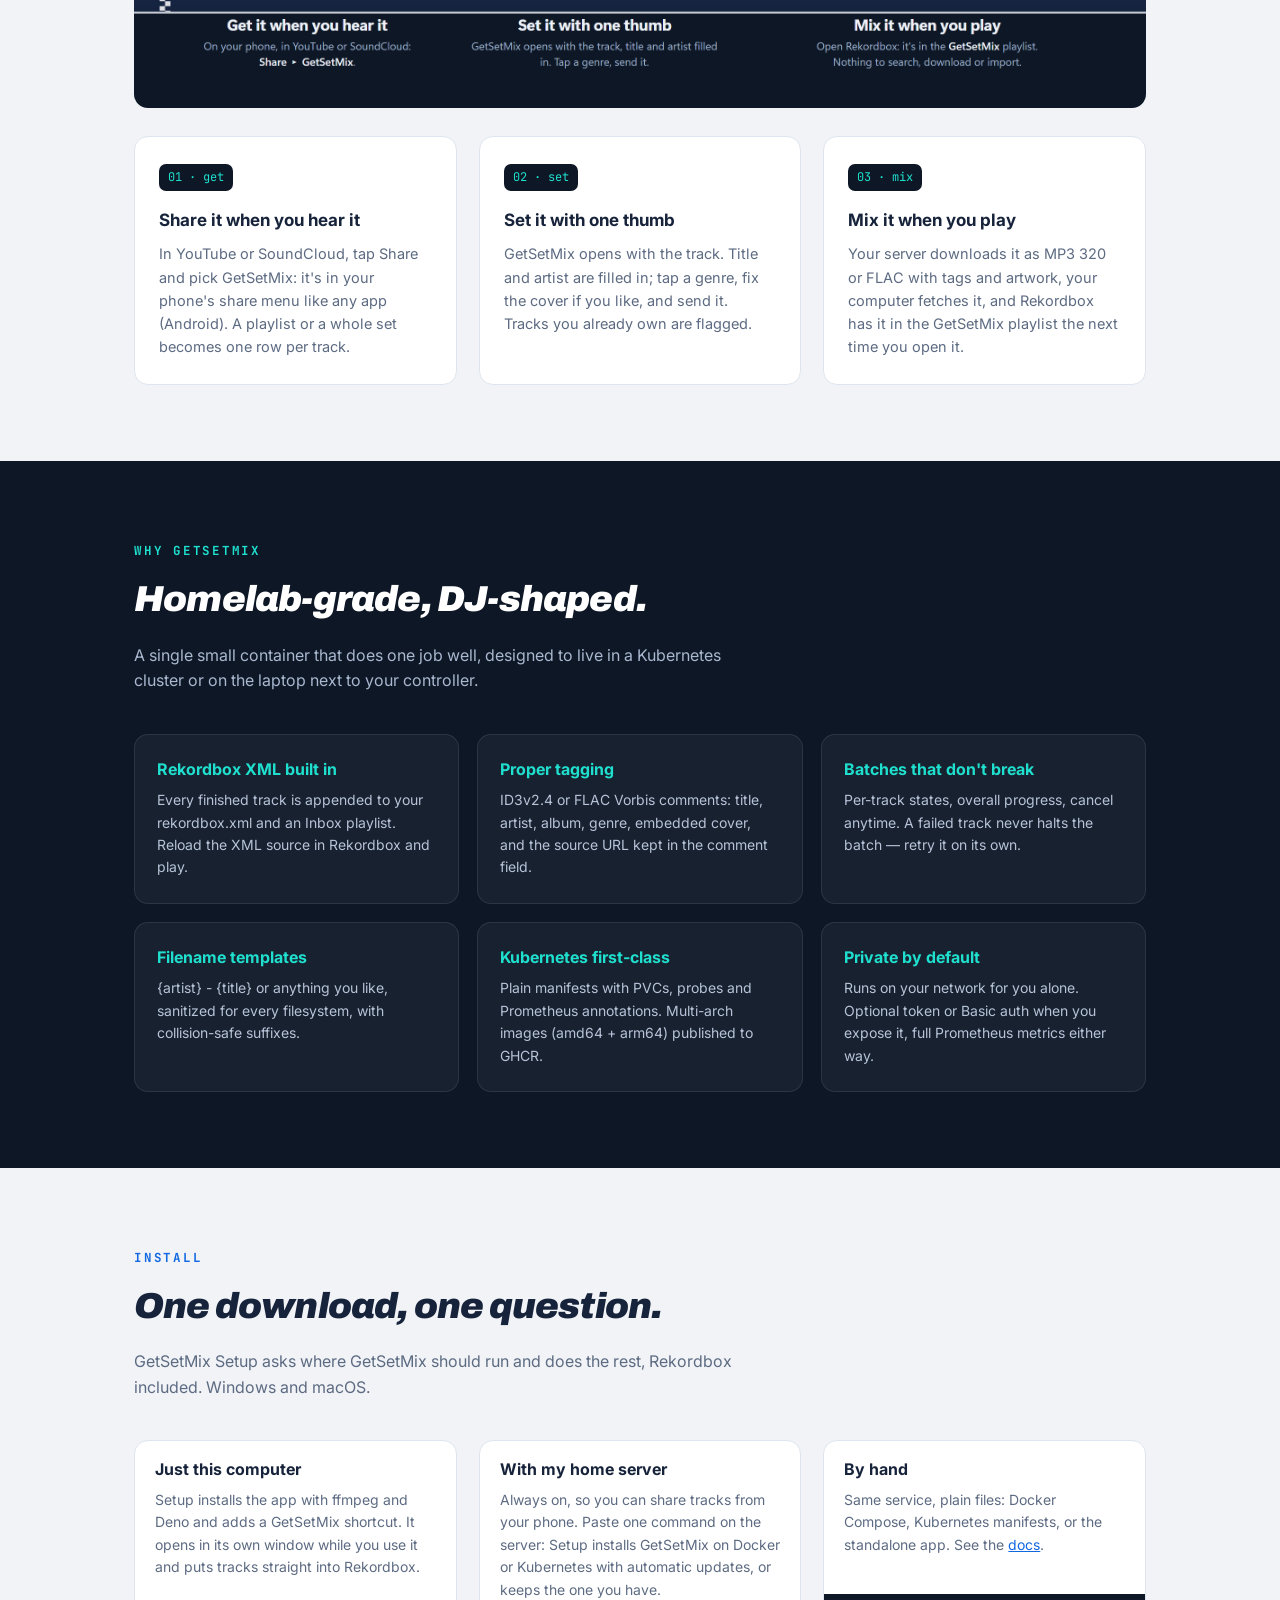
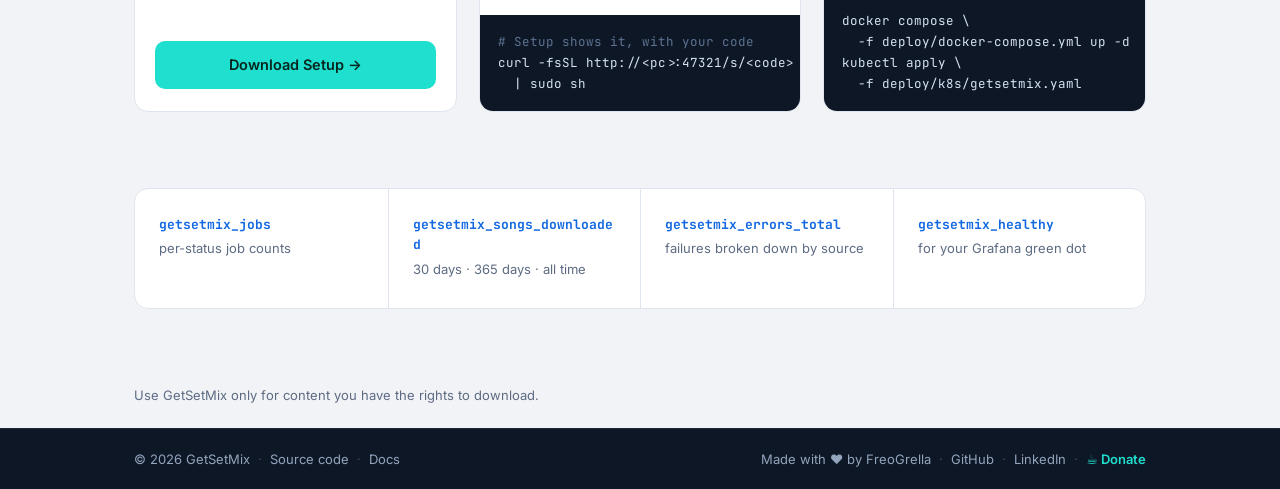
==== commit 3b349513: "feat(ui): add the FreoGrella footer The same thin footer as BottleCount and Treblewise, in the app a" ====
--- a/site/index.html
+++ b/site/index.html
@@ -133,14 +133,28 @@
   </div>
 </div>
 
-<footer>
+<p class="fineprint"><span class="wrap">Use GetSetMix only for content you have the rights to download.</span></p>
+<footer class="site-footer">
   <div class="wrap">
-    <span>GetSetMix — open source, MIT.</span>
-    <a href="docs.html">Documentation</a>
-    <a href="https://github.com/Fre0Grella/getsetmix">GitHub</a>
-    <span class="right">Use it only for content you have the rights to download.</span>
+    <div class="footer-group">
+      <span>&copy; <span class="footer-year">2026</span> GetSetMix</span>
+      <span class="footer-sep" aria-hidden="true">&middot;</span>
+      <a href="https://github.com/Fre0Grella/getsetmix">Source code</a>
+      <span class="footer-sep" aria-hidden="true">&middot;</span>
+      <a href="docs.html">Docs</a>
+    </div>
+    <div class="footer-group">
+      <span>Made with ❤️ by FreoGrella</span>
+      <span class="footer-sep" aria-hidden="true">&middot;</span>
+      <a href="https://github.com/Fre0Grella" target="_blank" rel="noreferrer">GitHub</a>
+      <span class="footer-sep" aria-hidden="true">&middot;</span>
+      <a href="https://www.linkedin.com/in/marco-galeri-2b6500384/" target="_blank" rel="noreferrer">LinkedIn</a>
+      <span class="footer-sep" aria-hidden="true">&middot;</span>
+      <a class="footer-donate" href="https://ko-fi.com/freogrella" target="_blank" rel="noreferrer">☕ Donate</a>
+    </div>
   </div>
 </footer>
+<script>document.querySelectorAll(".footer-year").forEach(function (el) { el.textContent = new Date().getFullYear(); });</script>
 
 </body>
 </html>
--- a/site/style.css
+++ b/site/style.css
@@ -272,13 +272,21 @@
 .metrics .cell span { font-size: 13px; color: var(--muted); }
 
 /* footer */
-footer {
-  background: var(--ink); color: #93a4bd; font-size: 13.5px;
-  padding: 34px 0; border-top: 1px solid rgba(255,255,255,.07);
-}
-footer .wrap { display: flex; gap: 18px; align-items: center; flex-wrap: wrap; }
-footer a { color: #c6d2e4; }
-footer .right { margin-left: auto; }
+/* As on BottleCount and Treblewise: the project on the left, who made it on
+   the right, the donation in the accent; it wraps on a phone. */
+.fineprint { margin: 0; padding: 0 0 22px; font-size: 13px; color: var(--muted); }
+.fineprint .wrap { display: block; }
+.site-footer {
+  background: var(--ink); color: #93a4bd; font-size: 13px;
+  padding: 20px 0; border-top: 1px solid rgba(255,255,255,.07);
+}
+.site-footer .wrap { display: flex; flex-wrap: wrap; align-items: center; justify-content: space-between; gap: 10px 18px; }
+.footer-group { display: flex; flex-wrap: wrap; align-items: center; gap: 8px; }
+.footer-sep { color: #3d4b63; }
+.site-footer a { color: #93a4bd; text-decoration: none; transition: color .15s; }
+.site-footer a:hover { color: #fff; }
+.site-footer .footer-donate { color: var(--teal); font-weight: 600; }
+.site-footer .footer-donate:hover { color: var(--teal); }
 
 /* ---------- docs ---------- */
 .docs-layout {
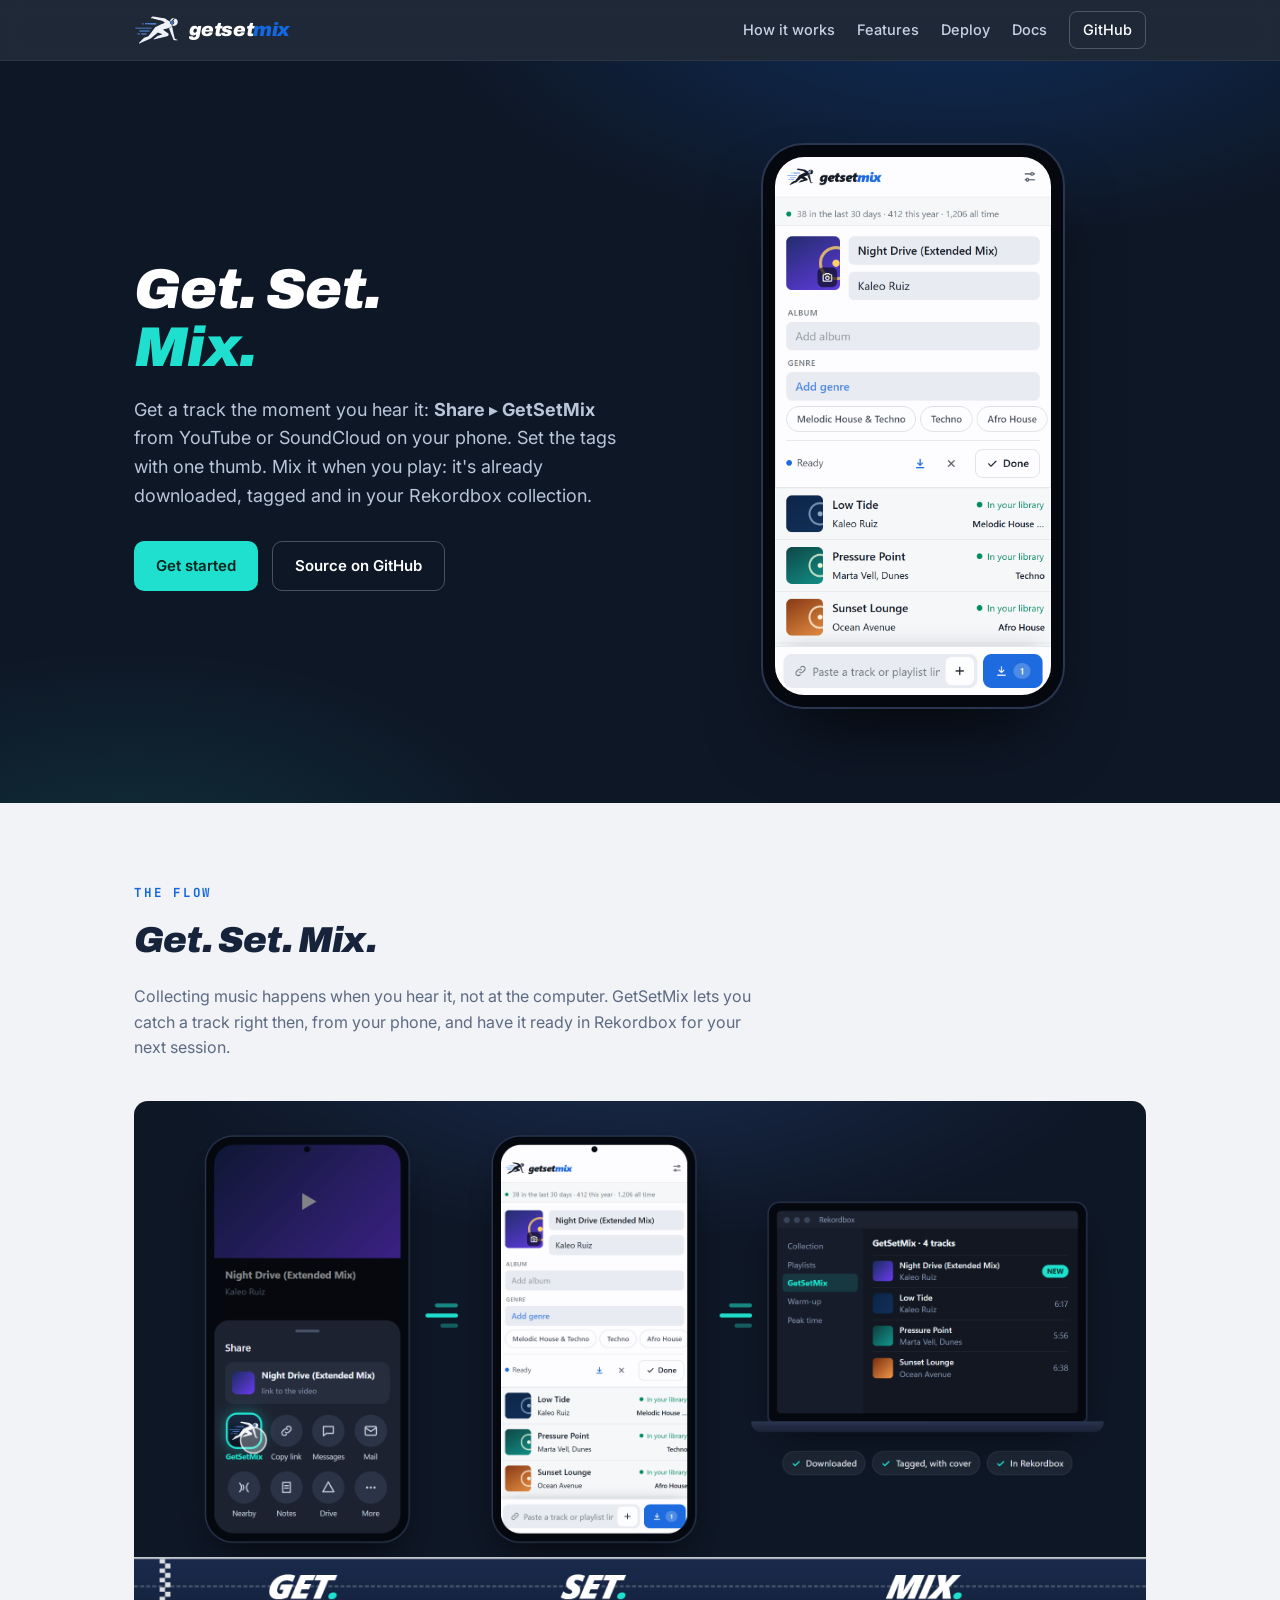
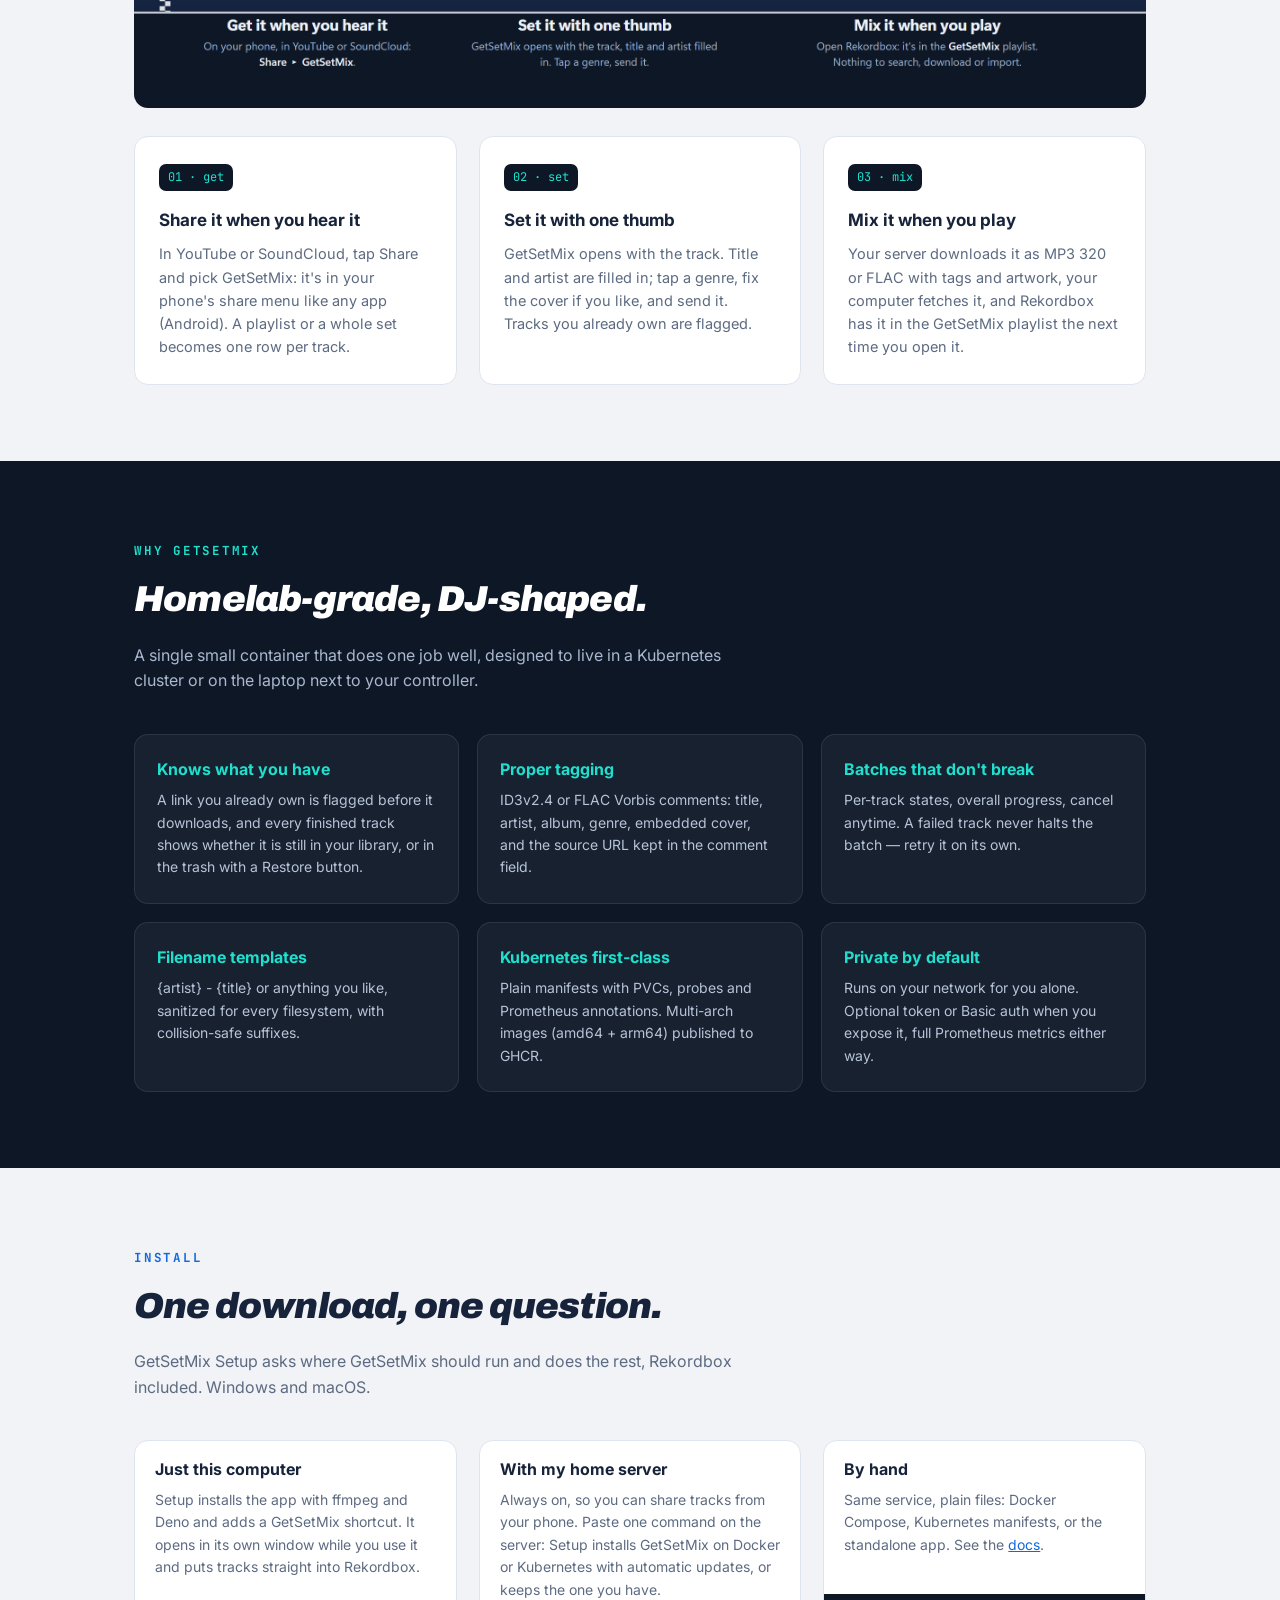
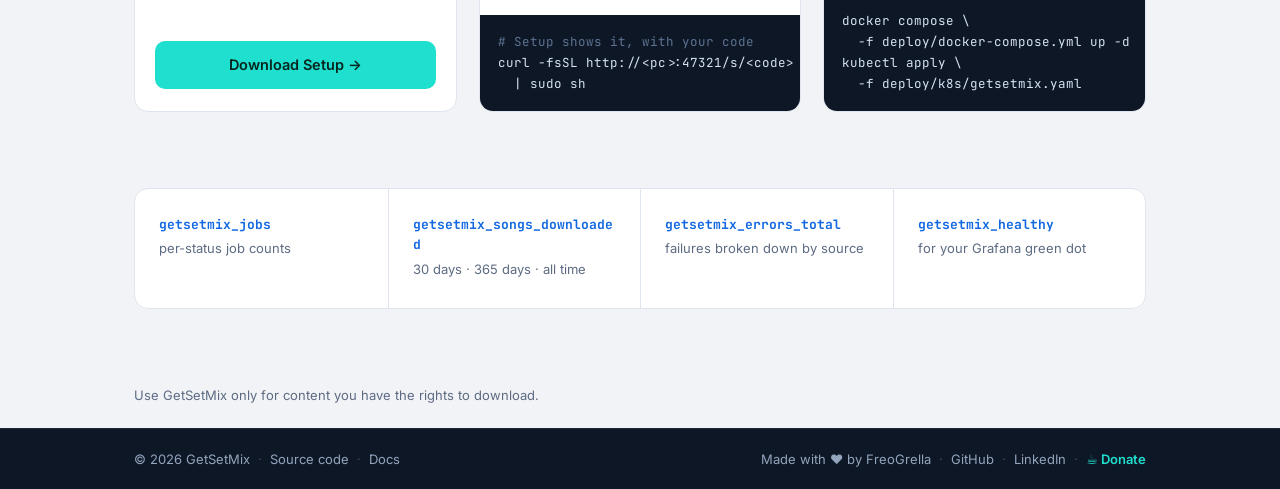
==== commit 28552fa0: "feat: check downloads against the library The Rekordbox XML features are gone: the inbox XML written" ====
--- a/site/index.html
+++ b/site/index.html
@@ -80,7 +80,7 @@
     <h2>Homelab-grade, DJ-shaped.</h2>
     <p class="sub">A single small container that does one job well, designed to live in a Kubernetes cluster or on the laptop next to your controller.</p>
     <div class="grid">
-      <div class="feat"><h3>Rekordbox XML built in</h3><p>Every finished track is appended to your rekordbox.xml and an Inbox playlist. Reload the XML source in Rekordbox and play.</p></div>
+      <div class="feat"><h3>Knows what you have</h3><p>A link you already own is flagged before it downloads, and every finished track shows whether it is still in your library, or in the trash with a Restore button.</p></div>
       <div class="feat"><h3>Proper tagging</h3><p>ID3v2.4 or FLAC Vorbis comments: title, artist, album, genre, embedded cover, and the source URL kept in the comment field.</p></div>
       <div class="feat"><h3>Batches that don't break</h3><p>Per-track states, overall progress, cancel anytime. A failed track never halts the batch — retry it on its own.</p></div>
       <div class="feat"><h3>Filename templates</h3><p>{artist} - {title} or anything you like, sanitized for every filesystem, with collision-safe suffixes.</p></div>
